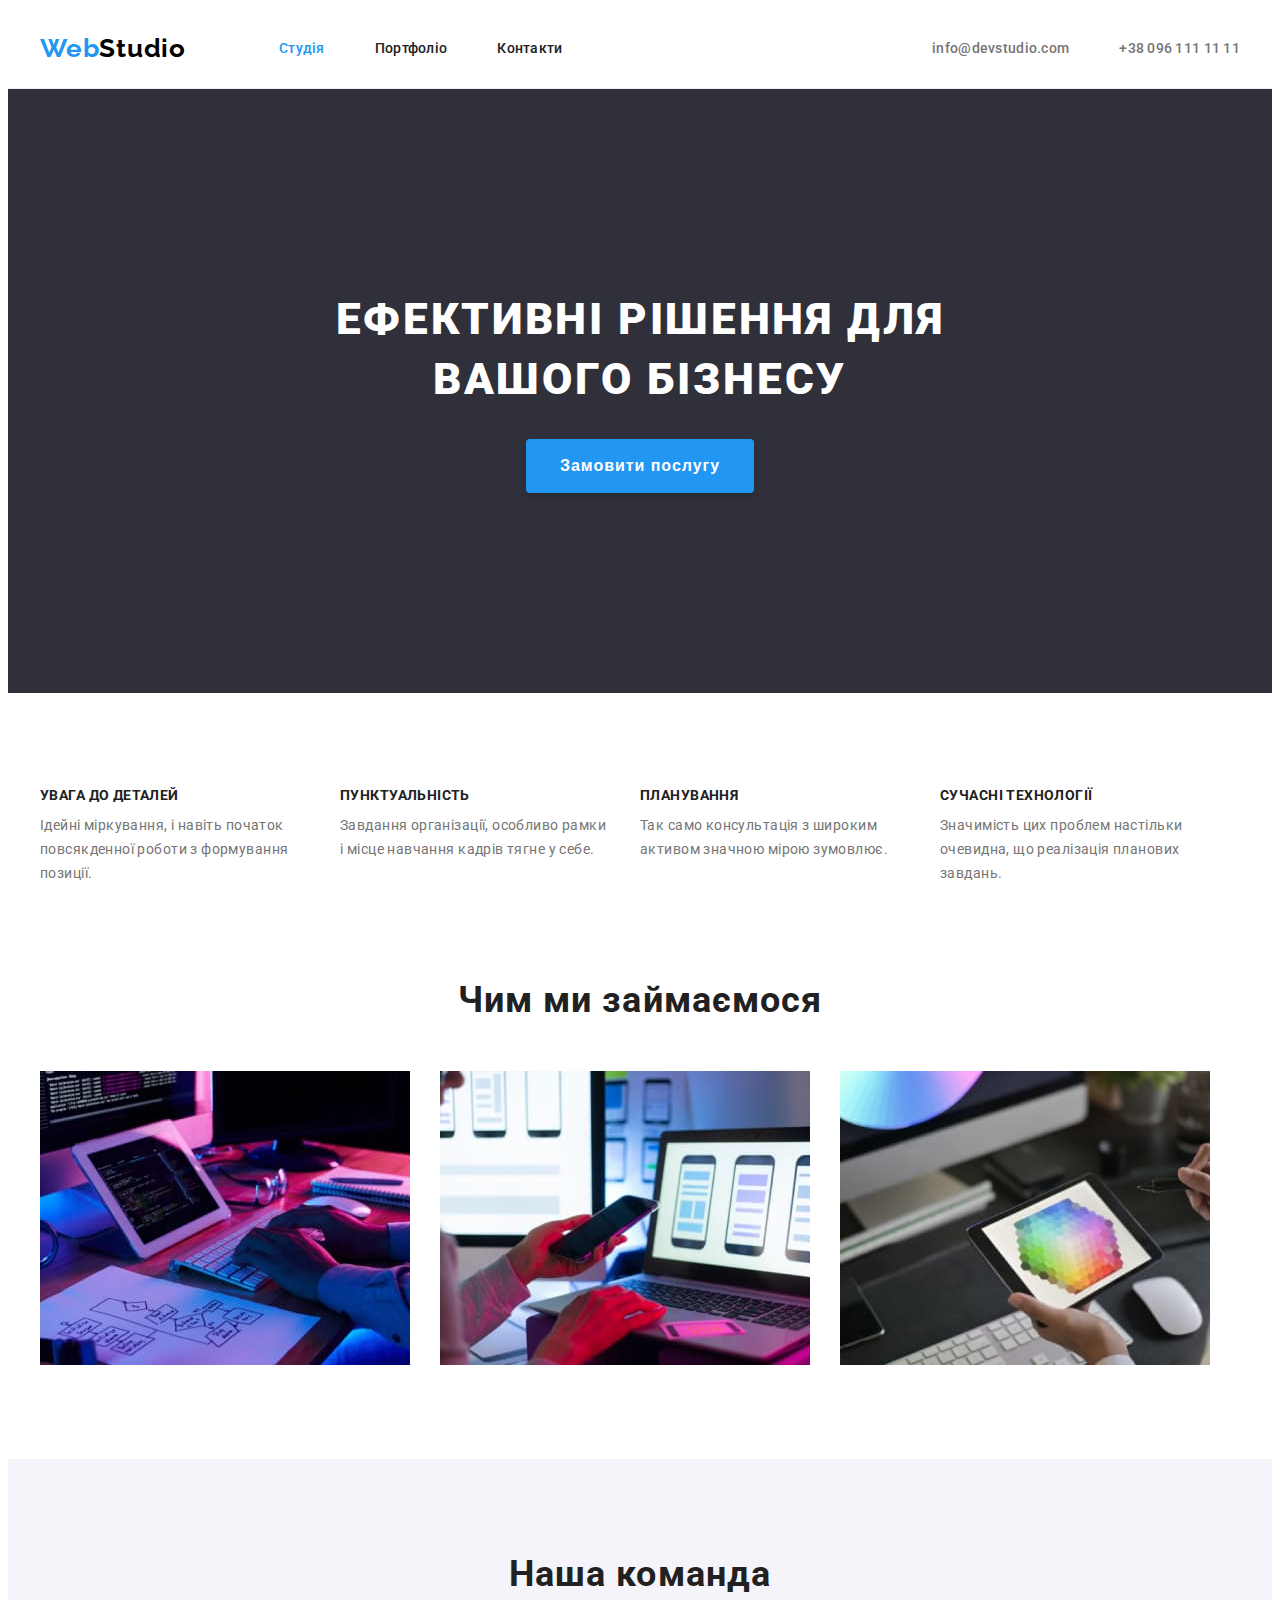
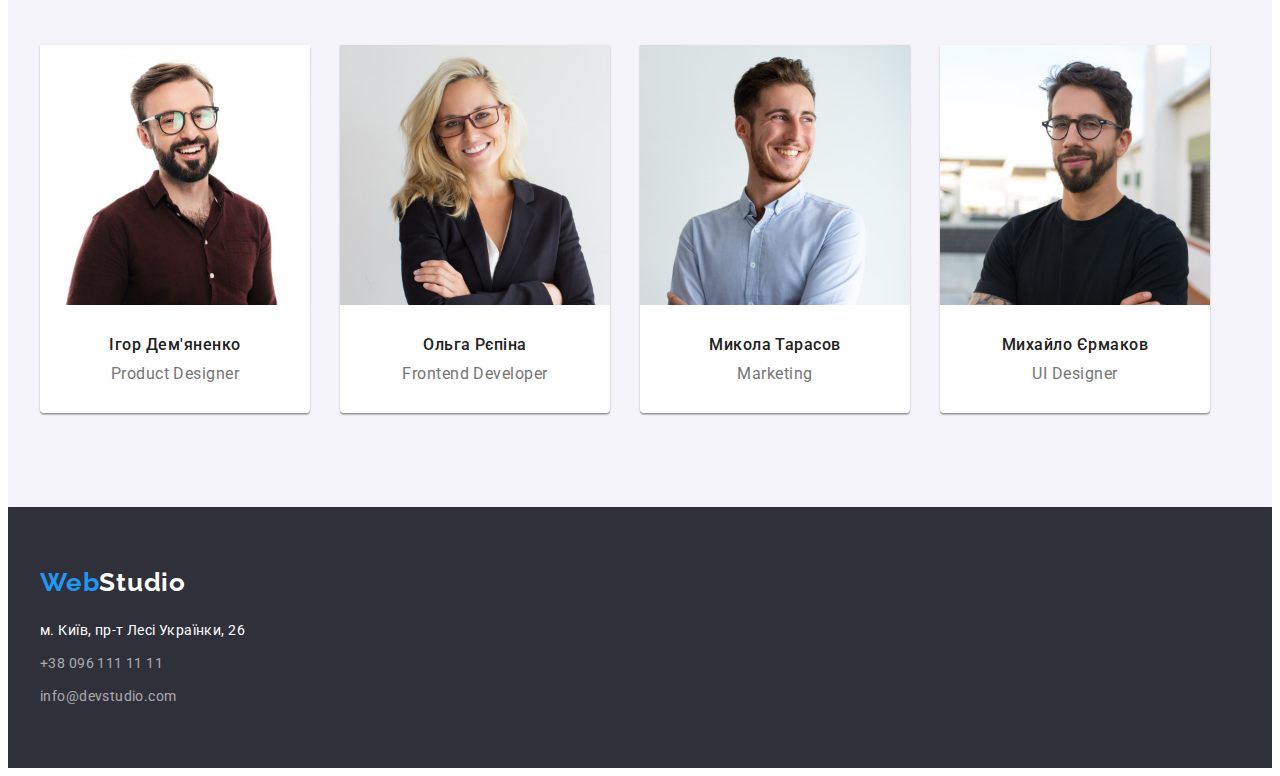
==== index.html @ 8c1fecbb "start hw-04" ====
<!DOCTYPE html>
<html lang="uk">
  <head>
    <meta charset="UTF-8" />
    <meta http-equiv="X-UA-Compatible" content="IE=edge" />
    <meta name="viewport" content="width=device-width, initial-scale=1.0" />

    <title>WebStudio</title>

    <link rel="preconnect" href="https://fonts.googleapis.com" />
    <link rel="preconnect" href="https://fonts.gstatic.com" crossorigin />
    <link
      href="https://fonts.googleapis.com/css2?family=Raleway:wght@700&family=Roboto:wght@400;500;700;900&display=swap"
      rel="stylesheet"
    />

    <link
      rel="stylesheet"
      href="https://cdnjs.cloudflare.com/ajax/libs/modern-normalize/1.1.0/modern-normalize.min.css"
      integrity="sha512-wpPYUAdjBVSE4KJnH1VR1HeZfpl1ub8YT/NKx4PuQ5NmX2tKuGu6U/JRp5y+Y8XG2tV+wKQpNHVUX03MfMFn9Q=="
      crossorigin="anonymous"
      referrerpolicy="no-referrer"
    />

    <link rel="stylesheet" href="./css/styles.css" />
  </head>
  <body>
    <header class="header">
      <div class="container">
        <div class="header-position">
          <a href="./index.html" class="logo link"
            ><span class="logo-accent">Web</span
            ><span class="logo-contrast">Studio</span></a
          >
          <nav>
            <ul class="nav-list list">
              <li class="nav-item">
                <a href="./index.html" class="nav-link link curent">Студія</a>
              </li>
              <li class="nav-item">
                <a href="./portfolio.html" class="nav-link link">Портфоліо</a>
              </li>
              <li class="nav-item">
                <a href="" class="nav-link link">Контакти</a>
              </li>
            </ul>
          </nav>
          <ul class="contact-list list">
            <li class="contact-item">
              <a href="mailto:info@devstudio.com" class="contact-link link"
                >info@devstudio.com</a
              >
            </li>
            <li class="contact-item">
              <a href="tel:+380961111111" class="contact-link link"
                >+38 096 111 11 11</a
              >
            </li>
          </ul>
        </div>
      </div>
    </header>
    <main>
      <section class="hero section">
        <div class="container">
          <h1 class="hero-title title">Ефективні рішення для вашого бізнесу</h1>
          <button type="button" class="hero-btn btn">Замовити послугу</button>
        </div>
      </section>
      <section class="benefits section">
        <div class="container">
          <h2 class="hidden-content">Наші переваги</h2>
          <ul class="benefits-list list">
            <li class="benefits-item">
              <h3 class="benefits-title title">Увага до деталей</h3>
              <p class="benefits-text text">
                Ідейні міркування, і навіть початок повсякденної роботи з
                формування позиції.
              </p>
            </li>
            <li class="benefits-item">
              <h3 class="benefits-title title">Пунктуальність</h3>
              <p class="benefits-text text">
                Завдання організації, особливо рамки і місце навчання кадрів
                тягне у себе.
              </p>
            </li>
            <li class="benefits-item">
              <h3 class="benefits-title title">Планування</h3>
              <p class="benefits-text text">
                Так само консультація з широким активом значною мірою зумовлює.
              </p>
            </li>
            <li class="benefits-item">
              <h3 class="benefits-title title">Сучасні технології</h3>
              <p class="benefits-text text">
                Значимість цих проблем настільки очевидна, що реалізація
                планових завдань.
              </p>
            </li>
          </ul>
        </div>
      </section>
      <section class="about section">
        <div class="container">
          <h2 class="about-title title">Чим ми займаємося</h2>
          <ul class="about-list list">
            <li class="about-item">
              <img
                src="./images/work-illustration-1.jpg"
                alt="зображення роботи webstudio"
                width="370"
                class="about-image"
              />
            </li>
            <li class="about-item">
              <img
                src="./images/work-illustration-2.jpg"
                alt="зображення роботи webstudio"
                width="370"
                class="about-image"
              />
            </li>
            <li class="about-item">
              <img
                src="./images/work-illustration-3.jpg"
                alt="зображення роботи webstudio"
                width="370"
                class="about-image"
              />
            </li>
          </ul>
        </div>
      </section>
      <section class="webteam section">
        <div class="container">
          <h2 class="webteam-title title">Наша команда</h2>
          <ul class="webteam-list list">
            <li class="webteam-item">
              <img
                src="./images/webstudio-team-1.jpg"
                alt="Ігор Дем'яненко Product Designer"
                width="270"
                class="webteam-photo"
              />
              <div class="webteam-caption">
                <h3 class="webteam-name title">Ігор Дем'яненко</h3>
                <p lang="en" class="webteam-position text">Product Designer</p>
              </div>
            </li>
            <li class="webteam-item">
              <img
                src="./images/webstudio-team-2.jpg"
                alt="Ольга Рєпіна Frontend Developer"
                width="270"
                class="webteam-photo"
              />
              <div class="webteam-caption">
                <h3 class="webteam-name title">Ольга Рєпіна</h3>
                <p lang="en" class="webteam-position text">
                  Frontend Developer
                </p>
              </div>
            </li>
            <li class="webteam-item">
              <img
                src="./images/webstudio-team-3.jpg"
                alt="Микола Тарасов Marketing"
                width="270"
                class="webteam-photo"
              />
              <div class="webteam-caption">
                <h3 class="webteam-name title">Микола Тарасов</h3>
                <p lang="en" class="webteam-position text">Marketing</p>
              </div>
            </li>
            <li class="webteam-item">
              <img
                src="./images/webstudio-team-4.jpg"
                alt="Михайло Єрмаков UI Designer"
                width="270"
                class="webteam-photo"
              />
              <div class="webteam-caption">
                <h3 class="webteam-name title">Михайло Єрмаков</h3>
                <p lang="en" class="webteam-position text">UI Designer</p>
              </div>
            </li>
          </ul>
        </div>
      </section>
    </main>
    <footer class="footer">
      <div class="container">
        <a href="./index.html" class="logo link"
          ><span class="logo-accent">Web</span
          ><span class="logo-contrast">Studio</span></a
        >
        <address class="address">
          <ul class="address-list list">
            <li class="address-item">
              <a
                href="https://goo.gl/maps/6D7LHVz2uF8r2GaW8"
                target="_blank"
                rel="noopener nofollow noreferrer"
                class="address-link link"
                >м. Київ, пр-т Лесі Українки, 26</a
              >
            </li>
            <li class="address-item">
              <a href="tel:+380961111111" class="cont-link link"
                >+38 096 111 11 11</a
              >
            </li>
            <li class="address-item">
              <a href="mailto:info@devstudio.com" class="cont-link link"
                >info@devstudio.com</a
              >
            </li>
          </ul>
        </address>
      </div>
    </footer>
  </body>
</html>
---- css/styles.css ----
:root {
  --bgc-main: #ffffff;
  --bgc-second: #f5f4fa;
  --bgc-hero: #2F303A;
  --text-color-main: #757575;
  --text-color-second: #212121;
  --text-color-hero: #ffffff;
  --accent-color: #2196F3;
  --hero-hover-color: #188CE8;
}

body {
  font-family: 'Roboto', sans-serif;
}

.section {
  padding-top: 94px;
  padding-bottom: 94px;
}

.container {
  padding-left: 15px;
  padding-right: 15px;
  margin-left: auto;
  margin-right: auto;

  width: 1200px;

  /* outline: tomato solid 2px; */
}

.list {
  margin-top: 0;
  padding-left: 0;

  list-style: none;
}

.title {
  margin-top: 0;
  color: var(--text-color-second);
}

.text {
  margin-top: 0;
  color: var(--text-color-main);
}

.link {
  text-decoration: none;
}

.hidden-content {
  position: absolute;
  width: 1px;
  height: 1px;
  margin: -1px;
  border: 0;
  padding: 0;
  white-space: nowrap;
  clip-path: inset(100%);
  clip: rect(0 0 0 0);
  overflow: hidden;
}

.btn {
  cursor: pointer;
}

.address {
  font-style: normal;
}


/* INDEX */
/* header */

.header {
  border-bottom: 1px solid #ececec;
}

.header-position {
  display: flex;
  align-items: center;
}

.logo {
  display: block;
  margin-right: 93px;

  font-family: 'Raleway';
  font-weight: 700;
  font-size: 26px;
  line-height: calc(31 / 26);
  letter-spacing: 0.03em;
}

.logo-accent {
  color: var(--accent-color);
}

.header .logo-contrast {
  color: #000000;
}

.nav-list {
  display: flex;

  margin-bottom: 0;
}

.nav-item + .nav-item {
  margin-left: 50px;
}

.nav-link {
  display: block;

  padding-top: 32px;
  padding-bottom: 32px;

  font-weight: 500;
  font-size: 14px;
  line-height: calc(16 / 14);
  letter-spacing: 0.02em;
  color: var(--text-color-second);
}

.contact-list {
  display: flex;

  margin-left: auto;
  margin-bottom: 0;
}

.contact-item + .contact-item {
  margin-left: 50px;
}

.contact-link {
  display: block;

  padding-top: 32px;
  padding-bottom: 32px;

  font-weight: 500;
  font-size: 14px;
  line-height: calc(16 / 14);
  letter-spacing: 0.02em;
  color: var(--text-color-main);
}

.nav-link:hover,
.nav-link:focus,
.contact-link:hover,
.contact-link:focus {
  color: var(--accent-color);
}

.curent {
  color: var(--accent-color);
}

/* hero */

.hero.section {
  padding-top: 200px;
  padding-bottom: 200px;

  background-color: var(--bgc-hero);

  text-align: center;
}

.hero-title {
  margin-bottom: 30px;
  margin-left: auto;
  margin-right: auto;
  max-width: 696px;

  font-weight: 900;
  font-size: 44px;
  line-height: calc(60 / 44);
  letter-spacing: 0.06em;
  text-transform: uppercase;
  color: var(--text-color-hero);
}

.hero-btn {
  padding-top: 10px;
  padding-right: 32px;
  padding-bottom: 10px;
  padding-left: 32px;
  min-width: 216px;

  background: var(--accent-color);
  box-shadow: 0px 4px 4px rgba(0, 0, 0, 0.15);
  border-radius: 4px;
  border-color: transparent;

  font-weight: 700;
  font-size: 16px;
  line-height: calc(30 / 16);
  letter-spacing: 0.06em;
  color: var(--text-color-hero);
}

.hero-btn:hover,
.hero-btn:focus {
  background: var(--hero-hover-color);
}

/* benefits */

.benefits-list {
  margin-bottom: 0;

  display: flex;
}

.benefits-item {
  flex-basis: 270px;
}

.benefits-item + .benefits-item {
  margin-left: 30px;
}

.benefits-title {
  margin-bottom: 10px;

  font-size: 14px;
  line-height: calc(16 / 14);
  letter-spacing: 0.03em;
  text-transform: uppercase;
}

.benefits-text {
  margin-bottom: 0;

  font-size: 14px;
  line-height: calc(24 / 14);
  letter-spacing: 0.03em;
}

/* about */

.about.section {
  padding-top: 0;
}

.about-title {
  margin-bottom: 50px;

  font-size: 36px;
  line-height: calc(42 / 36);
  text-align: center;
  letter-spacing: 0.03em;
}

.about-list {
  margin-bottom: 0;
  
  display: flex;
}

.about-item + .about-item {
  margin-left: 30px;
}

.about-image {
  display: block;
}

/* webteam */

.webteam {
  text-align: center;

  background-color: var(--bgc-second);
}

.webteam-title {
  margin-bottom: 50px;

  font-size: 36px;
  line-height: calc(42 / 36);
  letter-spacing: 0.03em;
}

.webteam-list {
  margin-bottom: 0;

  display: flex;
}

.webteam-item  {
  background-color: var(--bgc-main);

  box-shadow: 0px 1px 3px rgba(0, 0, 0, 0.12),
              0px 1px 1px rgba(0, 0, 0, 0.14),
              0px 2px 1px rgba(0, 0, 0, 0.2);
              /* border-radius: 0px 0px 4px 4px; */
              border-bottom-left-radius: 4px;
              border-bottom-right-radius: 4px;

}

.webteam-item + .webteam-item {
  margin-left: 30px;
}

.webteam-photo {
  display: block;
  max-width: 100%;
}

.webteam-caption {
  padding-top: 30px;
  padding-bottom: 30px;
}

.webteam-name {
  margin-bottom: 10px;

  font-weight: 500;
  font-size: 16px;
  line-height: calc(19 / 16);
  letter-spacing: 0.03em;
}

.webteam-position {
  margin-bottom: 0;

  font-size: 16px;
  line-height: calc(19 / 16);
  letter-spacing: 0.03em;
}

/* footer */

.footer {
  padding-top: 60px;
  padding-bottom: 60px;

  background-color: var(--bgc-hero);
}

.footer .logo {
  margin-bottom: 20px;
}

.footer .logo-contrast {
  color: var(--text-color-hero);
}

.address-list {
  margin-bottom: 0;
  font-size: 14px;
  line-height: calc(24 / 14);
  letter-spacing: 0.03em;
}

.footer .address-item + .address-item {
  margin-top: 9px;
}

.address-link {
  color: var(--text-color-hero);
}

.cont-link {
  color: rgba(255, 255, 255, .6);
}

.address-list .link:hover,
.address-list .link:focus {
  color: var(--accent-color);
}


/* PORTFOLIO */
/* filter */

.filter-btn-list {
  margin-bottom: 50px;

  display: flex;
  justify-content: center;
}

.filter-btn-item + .filter-btn-item{
  margin-left: 8px;
}

.filter-btn {
  padding-top: 6px;
  padding-right: 22px;
  padding-bottom: 6px;
  padding-left: 22px;

  border: 0;
  background-color: var(--bgc-second);
  color: #212121;
  border-radius: 4px;

  font-weight: 500;
  font-size: 16px;
  line-height: calc(26 / 16);
  letter-spacing: 0.03em;
}

.small-btn {
  padding-right: 25px;
  padding-left: 25px;
}

.filter-btn:hover,
.filter-btn:focus {
  background-color: var(--accent-color);
  color: var(--text-color-hero);
}

/* preview */

.preview-list {
  margin-bottom: 0;

  display: flex;
  flex-wrap: wrap;
  gap: 30px;
}

.preview-image{
  display: block;
  /* max-width: 100%;
  height: auto; */
}

.preview-caption {
  padding-top: 20px;
  padding-left: 24px;
  padding-bottom: 20px;
  padding-right: 24px;

  border-right: 1px solid #EEEEEE;
  border-bottom: 1px solid #EEEEEE;
  border-left: 1px solid #EEEEEE;
}

.preview-caption:hover, 
.preview-caption:focus {
  background-color: rgba(33, 150, 243, .3);
}

.preview-title {
  margin-bottom: 4px;

  font-size: 18px;
  line-height: calc(36 / 18);
  letter-spacing: 0.06em;
}

.preview-category{
  margin-bottom: 0;

  font-size: 16px;
  line-height: calc(30 / 16);
  letter-spacing: 0.03em;
}
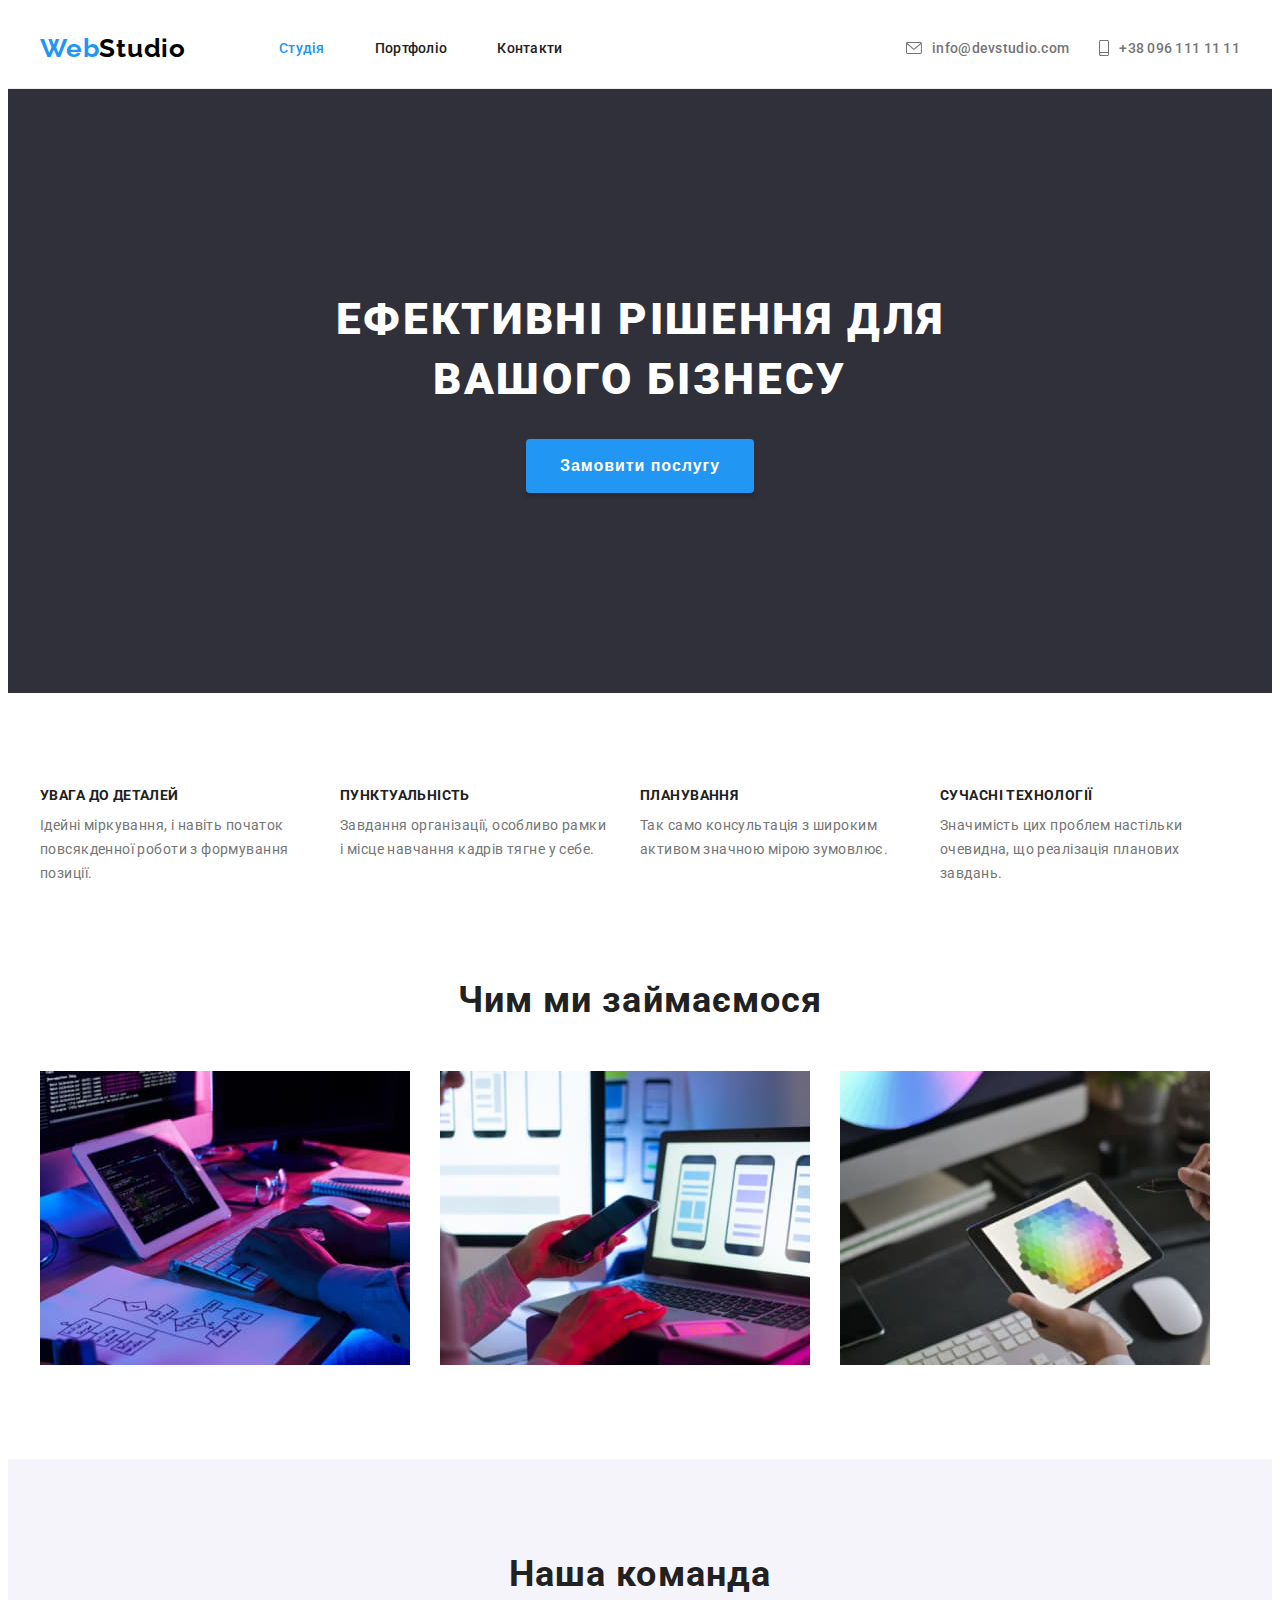
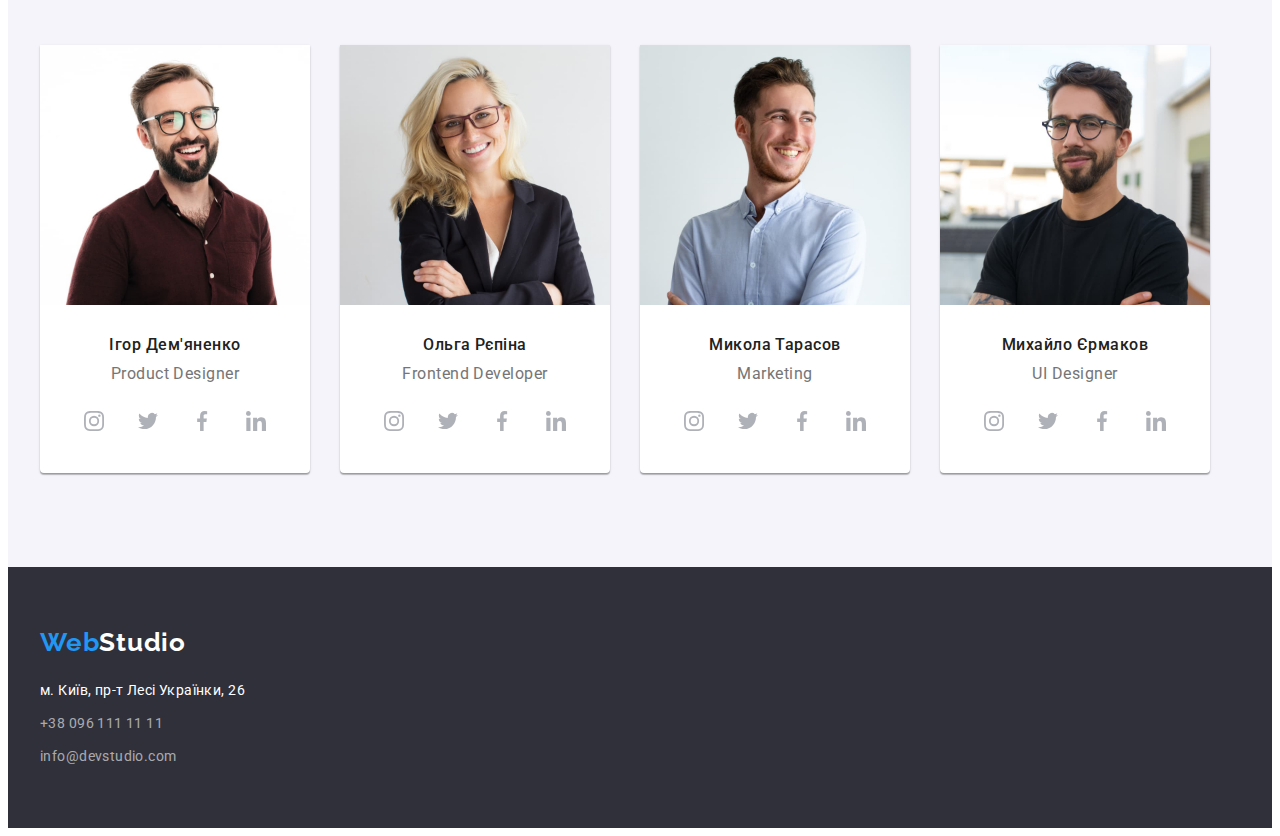
==== commit 144a25cf: "add svg in header and webteam" ====
--- a/index.html
+++ b/index.html
@@ -11,16 +11,14 @@
     <link rel="preconnect" href="https://fonts.gstatic.com" crossorigin />
     <link
       href="https://fonts.googleapis.com/css2?family=Raleway:wght@700&family=Roboto:wght@400;500;700;900&display=swap"
-      rel="stylesheet"
-    />
+      rel="stylesheet" />
 
     <link
       rel="stylesheet"
       href="https://cdnjs.cloudflare.com/ajax/libs/modern-normalize/1.1.0/modern-normalize.min.css"
       integrity="sha512-wpPYUAdjBVSE4KJnH1VR1HeZfpl1ub8YT/NKx4PuQ5NmX2tKuGu6U/JRp5y+Y8XG2tV+wKQpNHVUX03MfMFn9Q=="
       crossorigin="anonymous"
-      referrerpolicy="no-referrer"
-    />
+      referrerpolicy="no-referrer" />
 
     <link rel="stylesheet" href="./css/styles.css" />
   </head>
@@ -29,8 +27,7 @@
       <div class="container">
         <div class="header-position">
           <a href="./index.html" class="logo link"
-            ><span class="logo-accent">Web</span
-            ><span class="logo-contrast">Studio</span></a
+            ><span class="logo-accent">Web</span><span class="logo-contrast">Studio</span></a
           >
           <nav>
             <ul class="nav-list list">
@@ -45,16 +42,23 @@
               </li>
             </ul>
           </nav>
+
           <ul class="contact-list list">
             <li class="contact-item">
-              <a href="mailto:info@devstudio.com" class="contact-link link"
-                >info@devstudio.com</a
+              <a href="mailto:info@devstudio.com" class="contact-link link">
+                <svg class="contact-icon" width="16" height="12">
+                  <use href="./images/icons.svg#icon-envelope"></use>
+                </svg>
+                info@devstudio.com</a
               >
             </li>
             <li class="contact-item">
-              <a href="tel:+380961111111" class="contact-link link"
-                >+38 096 111 11 11</a
-              >
+              <a href="tel:+380961111111" class="contact-link link">
+                <svg class="contact-icon" width="10" height="16">
+                  <use href="./images/icons.svg#icon-smartphone"></use>
+                </svg>
+                +38 096 111 11 11
+              </a>
             </li>
           </ul>
         </div>
@@ -74,28 +78,23 @@
             <li class="benefits-item">
               <h3 class="benefits-title title">Увага до деталей</h3>
               <p class="benefits-text text">
-                Ідейні міркування, і навіть початок повсякденної роботи з
-                формування позиції.
+                Ідейні міркування, і навіть початок повсякденної роботи з формування позиції.
               </p>
             </li>
             <li class="benefits-item">
               <h3 class="benefits-title title">Пунктуальність</h3>
               <p class="benefits-text text">
-                Завдання організації, особливо рамки і місце навчання кадрів
-                тягне у себе.
+                Завдання організації, особливо рамки і місце навчання кадрів тягне у себе.
               </p>
             </li>
             <li class="benefits-item">
               <h3 class="benefits-title title">Планування</h3>
-              <p class="benefits-text text">
-                Так само консультація з широким активом значною мірою зумовлює.
-              </p>
+              <p class="benefits-text text">Так само консультація з широким активом значною мірою зумовлює.</p>
             </li>
             <li class="benefits-item">
               <h3 class="benefits-title title">Сучасні технології</h3>
               <p class="benefits-text text">
-                Значимість цих проблем настільки очевидна, що реалізація
-                планових завдань.
+                Значимість цих проблем настільки очевидна, що реалізація планових завдань.
               </p>
             </li>
           </ul>
@@ -110,24 +109,21 @@
                 src="./images/work-illustration-1.jpg"
                 alt="зображення роботи webstudio"
                 width="370"
-                class="about-image"
-              />
+                class="about-image" />
             </li>
             <li class="about-item">
               <img
                 src="./images/work-illustration-2.jpg"
                 alt="зображення роботи webstudio"
                 width="370"
-                class="about-image"
-              />
+                class="about-image" />
             </li>
             <li class="about-item">
               <img
                 src="./images/work-illustration-3.jpg"
                 alt="зображення роботи webstudio"
                 width="370"
-                class="about-image"
-              />
+                class="about-image" />
             </li>
           </ul>
         </div>
@@ -141,11 +137,32 @@
                 src="./images/webstudio-team-1.jpg"
                 alt="Ігор Дем'яненко Product Designer"
                 width="270"
-                class="webteam-photo"
-              />
+                class="webteam-photo" />
               <div class="webteam-caption">
                 <h3 class="webteam-name title">Ігор Дем'яненко</h3>
                 <p lang="en" class="webteam-position text">Product Designer</p>
+                <div class="webteam-social">
+                  <a href="" class="webteam-social-link link">
+                    <svg class="webteam-social-icon" width="20" height="20">
+                      <use href="./images/icons.svg#icon-instagram"></use>
+                    </svg>
+                  </a>
+                  <a href="" class="webteam-social-link link">
+                    <svg class="webteam-social-icon" width="20" height="20">
+                      <use href="./images/icons.svg#icon-twitter"></use>
+                    </svg>
+                  </a>
+                  <a href="" class="webteam-social-link link">
+                    <svg class="webteam-social-icon" width="20" height="20">
+                      <use href="./images/icons.svg#icon-facebook"></use>
+                    </svg>
+                  </a>
+                  <a href="" class="webteam-social-link link">
+                    <svg class="webteam-social-icon" width="20" height="20">
+                      <use href="./images/icons.svg#icon-linkedin"></use>
+                    </svg>
+                  </a>
+                </div>
               </div>
             </li>
             <li class="webteam-item">
@@ -153,13 +170,32 @@
                 src="./images/webstudio-team-2.jpg"
                 alt="Ольга Рєпіна Frontend Developer"
                 width="270"
-                class="webteam-photo"
-              />
+                class="webteam-photo" />
               <div class="webteam-caption">
                 <h3 class="webteam-name title">Ольга Рєпіна</h3>
-                <p lang="en" class="webteam-position text">
-                  Frontend Developer
-                </p>
+                <p lang="en" class="webteam-position text">Frontend Developer</p>
+                <div class="webteam-social">
+                  <a href="" class="webteam-social-link link">
+                    <svg class="webteam-social-icon" width="20" height="20">
+                      <use href="./images/icons.svg#icon-instagram"></use>
+                    </svg>
+                  </a>
+                  <a href="" class="webteam-social-link link">
+                    <svg class="webteam-social-icon" width="20" height="20">
+                      <use href="./images/icons.svg#icon-twitter"></use>
+                    </svg>
+                  </a>
+                  <a href="" class="webteam-social-link link">
+                    <svg class="webteam-social-icon" width="20" height="20">
+                      <use href="./images/icons.svg#icon-facebook"></use>
+                    </svg>
+                  </a>
+                  <a href="" class="webteam-social-link link">
+                    <svg class="webteam-social-icon" width="20" height="20">
+                      <use href="./images/icons.svg#icon-linkedin"></use>
+                    </svg>
+                  </a>
+                </div>
               </div>
             </li>
             <li class="webteam-item">
@@ -167,11 +203,32 @@
                 src="./images/webstudio-team-3.jpg"
                 alt="Микола Тарасов Marketing"
                 width="270"
-                class="webteam-photo"
-              />
+                class="webteam-photo" />
               <div class="webteam-caption">
                 <h3 class="webteam-name title">Микола Тарасов</h3>
                 <p lang="en" class="webteam-position text">Marketing</p>
+                <div class="webteam-social">
+                  <a href="" class="webteam-social-link link">
+                    <svg class="webteam-social-icon" width="20" height="20">
+                      <use href="./images/icons.svg#icon-instagram"></use>
+                    </svg>
+                  </a>
+                  <a href="" class="webteam-social-link link">
+                    <svg class="webteam-social-icon" width="20" height="20">
+                      <use href="./images/icons.svg#icon-twitter"></use>
+                    </svg>
+                  </a>
+                  <a href="" class="webteam-social-link link">
+                    <svg class="webteam-social-icon" width="20" height="20">
+                      <use href="./images/icons.svg#icon-facebook"></use>
+                    </svg>
+                  </a>
+                  <a href="" class="webteam-social-link link">
+                    <svg class="webteam-social-icon" width="20" height="20">
+                      <use href="./images/icons.svg#icon-linkedin"></use>
+                    </svg>
+                  </a>
+                </div>
               </div>
             </li>
             <li class="webteam-item">
@@ -179,11 +236,32 @@
                 src="./images/webstudio-team-4.jpg"
                 alt="Михайло Єрмаков UI Designer"
                 width="270"
-                class="webteam-photo"
-              />
+                class="webteam-photo" />
               <div class="webteam-caption">
                 <h3 class="webteam-name title">Михайло Єрмаков</h3>
                 <p lang="en" class="webteam-position text">UI Designer</p>
+                <div class="webteam-social">
+                  <a href="" class="webteam-social-link link">
+                    <svg class="webteam-social-icon" width="20" height="20">
+                      <use href="./images/icons.svg#icon-instagram"></use>
+                    </svg>
+                  </a>
+                  <a href="" class="webteam-social-link link">
+                    <svg class="webteam-social-icon" width="20" height="20">
+                      <use href="./images/icons.svg#icon-twitter"></use>
+                    </svg>
+                  </a>
+                  <a href="" class="webteam-social-link link">
+                    <svg class="webteam-social-icon" width="20" height="20">
+                      <use href="./images/icons.svg#icon-facebook"></use>
+                    </svg>
+                  </a>
+                  <a href="" class="webteam-social-link link">
+                    <svg class="webteam-social-icon" width="20" height="20">
+                      <use href="./images/icons.svg#icon-linkedin"></use>
+                    </svg>
+                  </a>
+                </div>
               </div>
             </li>
           </ul>
@@ -193,8 +271,7 @@
     <footer class="footer">
       <div class="container">
         <a href="./index.html" class="logo link"
-          ><span class="logo-accent">Web</span
-          ><span class="logo-contrast">Studio</span></a
+          ><span class="logo-accent">Web</span><span class="logo-contrast">Studio</span></a
         >
         <address class="address">
           <ul class="address-list list">
@@ -208,14 +285,10 @@
               >
             </li>
             <li class="address-item">
-              <a href="tel:+380961111111" class="cont-link link"
-                >+38 096 111 11 11</a
-              >
+              <a href="tel:+380961111111" class="cont-link link">+38 096 111 11 11</a>
             </li>
             <li class="address-item">
-              <a href="mailto:info@devstudio.com" class="cont-link link"
-                >info@devstudio.com</a
-              >
+              <a href="mailto:info@devstudio.com" class="cont-link link">info@devstudio.com</a>
             </li>
           </ul>
         </address>
--- a/css/styles.css
+++ b/css/styles.css
@@ -134,11 +134,18 @@
 }
 
 .contact-item + .contact-item {
-  margin-left: 50px;
+  margin-left: 30px;
+}
+
+.contact-icon {
+  fill: currentColor;
+  align-self: center;
+
+  margin-right: 10px;
 }
 
 .contact-link {
-  display: block;
+  display: flex;
 
   padding-top: 32px;
   padding-bottom: 32px;
@@ -330,11 +337,42 @@
 }
 
 .webteam-position {
-  margin-bottom: 0;
+  margin-bottom: 16px;
 
   font-size: 16px;
   line-height: calc(19 / 16);
   letter-spacing: 0.03em;
+}
+
+.webteam-social {
+  display: flex;
+  justify-content: center;
+}
+
+.webteam-social-link + .webteam-social-link {
+  margin-left: 10px;
+}
+
+.webteam-social-link {
+  width: 44px;
+  height: 44px;
+
+  border-radius: 50%;
+
+  color: #afb1b8;
+}
+
+.webteam-social-link:hover,
+.webteam-social-link:focus {
+  background-color: var(--accent-color);
+  color: var(--text-color-hero);
+}
+
+.webteam-social-icon {
+  display: block;
+  margin: 12px;
+
+  fill: currentColor;
 }
 
 /* footer */
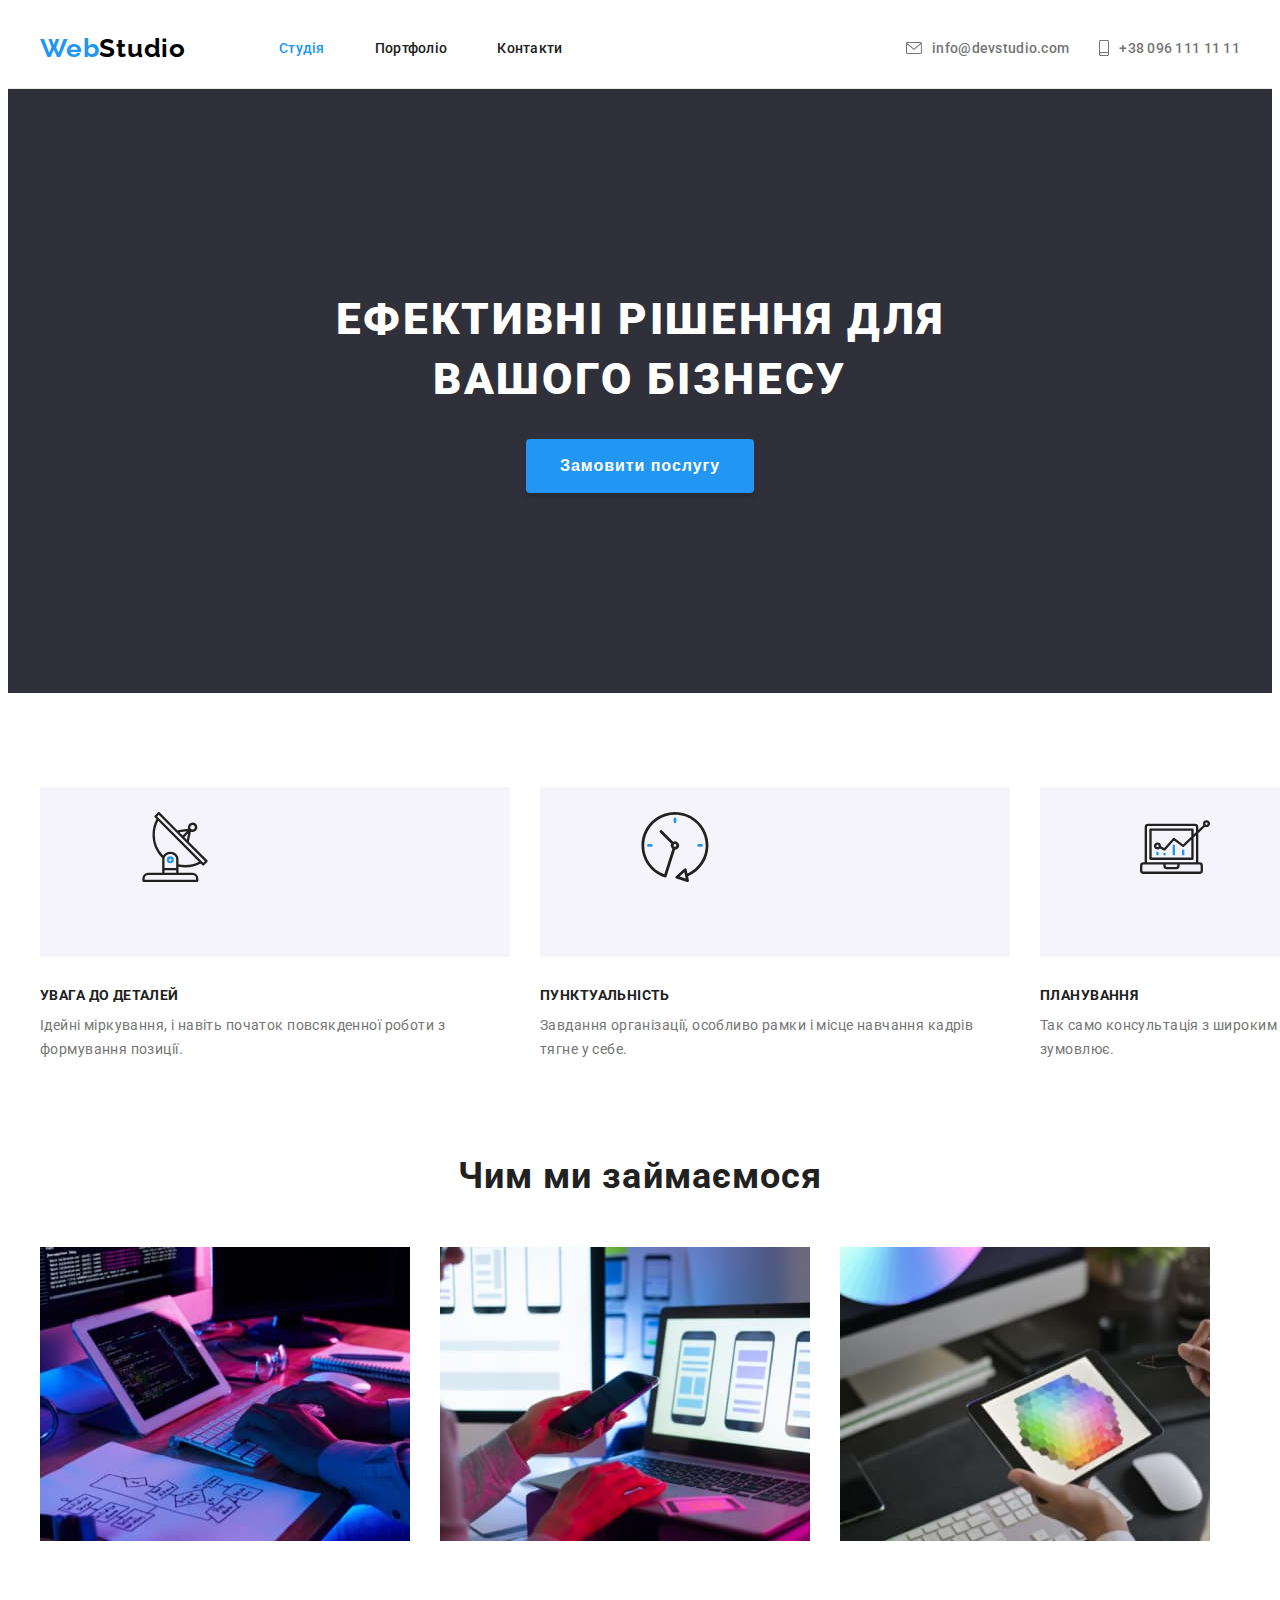
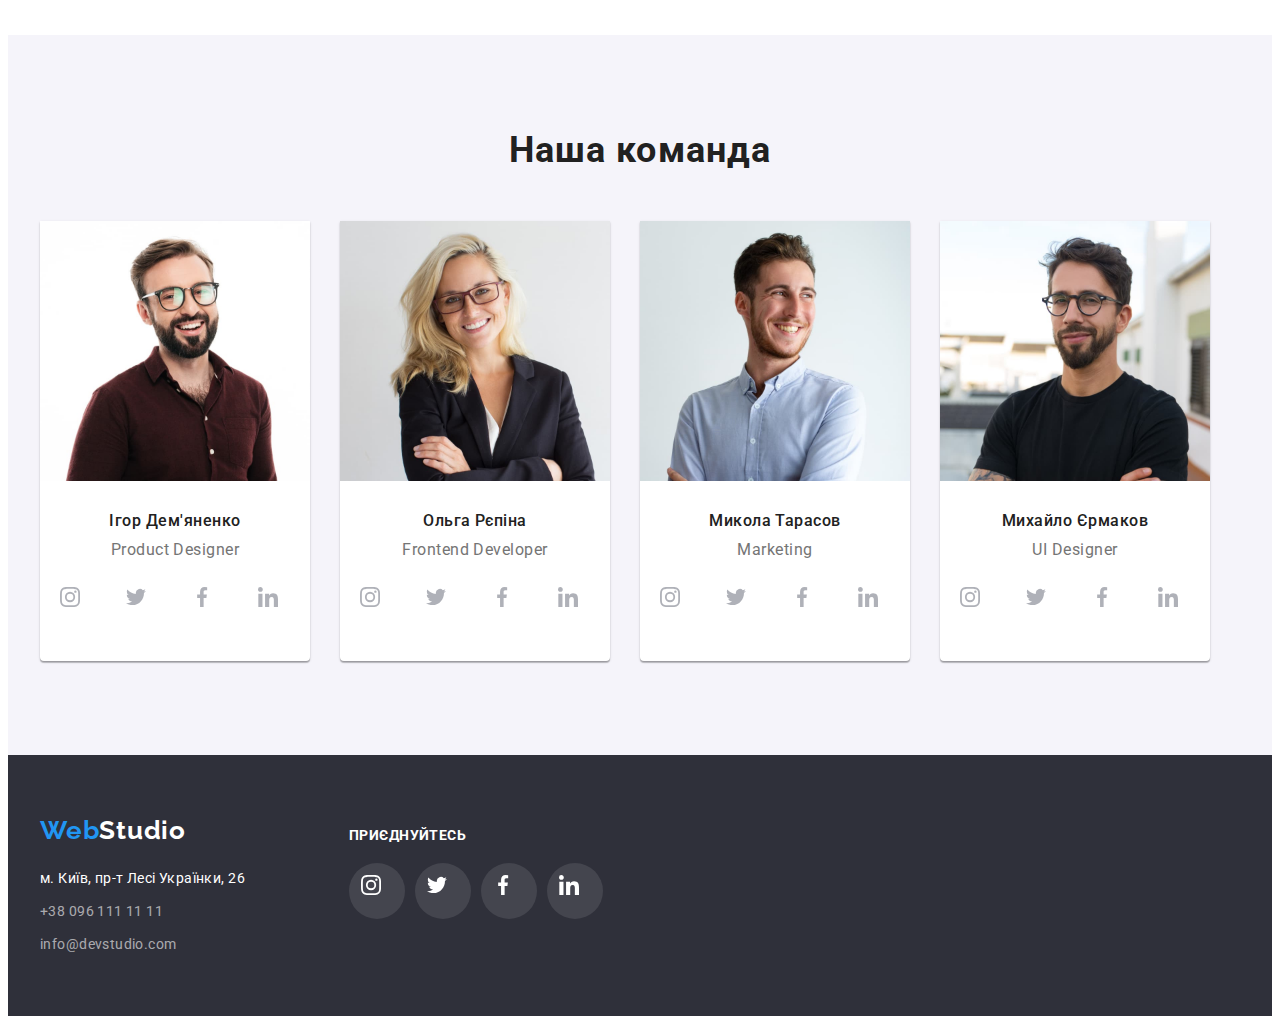
==== commit ce42d4a9: "first part icons" ====
--- a/index.html
+++ b/index.html
@@ -76,22 +76,42 @@
           <h2 class="hidden-content">Наші переваги</h2>
           <ul class="benefits-list list">
             <li class="benefits-item">
+              <div class="benefits-inner">
+                <svg class="benefits-icon" width="70" height="70">
+                  <use href="./images/icons.svg#icon-antenna"></use>
+                </svg>
+              </div>
               <h3 class="benefits-title title">Увага до деталей</h3>
               <p class="benefits-text text">
                 Ідейні міркування, і навіть початок повсякденної роботи з формування позиції.
               </p>
             </li>
             <li class="benefits-item">
+              <div class="benefits-inner">
+                <svg class="benefits-icon" width="70" height="70">
+                  <use href="./images/icons.svg#icon-clock"></use>
+                </svg>
+              </div>
               <h3 class="benefits-title title">Пунктуальність</h3>
               <p class="benefits-text text">
                 Завдання організації, особливо рамки і місце навчання кадрів тягне у себе.
               </p>
             </li>
             <li class="benefits-item">
+              <div class="benefits-inner">
+                <svg class="benefits-icon" width="70" height="70">
+                  <use href="./images/icons.svg#icon-diagram"></use>
+                </svg>
+              </div>
               <h3 class="benefits-title title">Планування</h3>
               <p class="benefits-text text">Так само консультація з широким активом значною мірою зумовлює.</p>
             </li>
             <li class="benefits-item">
+              <div class="benefits-inner">
+                <svg class="benefits-icon" width="70" height="70">
+                  <use href="./images/icons.svg#icon-astronaut"></use>
+                </svg>
+              </div>
               <h3 class="benefits-title title">Сучасні технології</h3>
               <p class="benefits-text text">
                 Значимість цих проблем настільки очевидна, що реалізація планових завдань.
@@ -141,28 +161,34 @@
               <div class="webteam-caption">
                 <h3 class="webteam-name title">Ігор Дем'яненко</h3>
                 <p lang="en" class="webteam-position text">Product Designer</p>
-                <div class="webteam-social">
-                  <a href="" class="webteam-social-link link">
-                    <svg class="webteam-social-icon" width="20" height="20">
-                      <use href="./images/icons.svg#icon-instagram"></use>
-                    </svg>
-                  </a>
-                  <a href="" class="webteam-social-link link">
-                    <svg class="webteam-social-icon" width="20" height="20">
-                      <use href="./images/icons.svg#icon-twitter"></use>
-                    </svg>
-                  </a>
-                  <a href="" class="webteam-social-link link">
-                    <svg class="webteam-social-icon" width="20" height="20">
-                      <use href="./images/icons.svg#icon-facebook"></use>
-                    </svg>
-                  </a>
-                  <a href="" class="webteam-social-link link">
-                    <svg class="webteam-social-icon" width="20" height="20">
-                      <use href="./images/icons.svg#icon-linkedin"></use>
-                    </svg>
-                  </a>
-                </div>
+                <ul class="webteam-social-list list">
+                  <li>
+                    <a href="" class="webteam-social-link link">
+                      <svg class="footer-social-icon" width="20" height="20">
+                        <use href="./images/icons.svg#icon-instagram"></use>
+                      </svg>
+                    </a>
+                  </li>
+                  <li>
+                    <a href="" class="webteam-social-link link">
+                      <svg class="footer-social-icon" width="20" height="20">
+                        <use href="./images/icons.svg#icon-twitter"></use>
+                      </svg>
+                    </a>
+                  </li>
+                  <li>
+                    <a href="" class="webteam-social-link link"
+                      ><svg class="footer-social-icon" width="20" height="20">
+                        <use href="./images/icons.svg#icon-facebook"></use></svg
+                    ></a>
+                  </li>
+                  <li>
+                    <a href="" class="webteam-social-link link"
+                      ><svg class="footer-social-icon" width="20" height="20">
+                        <use href="./images/icons.svg#icon-linkedin"></use></svg
+                    ></a>
+                  </li>
+                </ul>
               </div>
             </li>
             <li class="webteam-item">
@@ -174,28 +200,34 @@
               <div class="webteam-caption">
                 <h3 class="webteam-name title">Ольга Рєпіна</h3>
                 <p lang="en" class="webteam-position text">Frontend Developer</p>
-                <div class="webteam-social">
-                  <a href="" class="webteam-social-link link">
-                    <svg class="webteam-social-icon" width="20" height="20">
-                      <use href="./images/icons.svg#icon-instagram"></use>
-                    </svg>
-                  </a>
-                  <a href="" class="webteam-social-link link">
-                    <svg class="webteam-social-icon" width="20" height="20">
-                      <use href="./images/icons.svg#icon-twitter"></use>
-                    </svg>
-                  </a>
-                  <a href="" class="webteam-social-link link">
-                    <svg class="webteam-social-icon" width="20" height="20">
-                      <use href="./images/icons.svg#icon-facebook"></use>
-                    </svg>
-                  </a>
-                  <a href="" class="webteam-social-link link">
-                    <svg class="webteam-social-icon" width="20" height="20">
-                      <use href="./images/icons.svg#icon-linkedin"></use>
-                    </svg>
-                  </a>
-                </div>
+                <ul class="webteam-social-list list">
+                  <li>
+                    <a href="" class="webteam-social-link link">
+                      <svg class="footer-social-icon" width="20" height="20">
+                        <use href="./images/icons.svg#icon-instagram"></use>
+                      </svg>
+                    </a>
+                  </li>
+                  <li>
+                    <a href="" class="webteam-social-link link">
+                      <svg class="footer-social-icon" width="20" height="20">
+                        <use href="./images/icons.svg#icon-twitter"></use>
+                      </svg>
+                    </a>
+                  </li>
+                  <li>
+                    <a href="" class="webteam-social-link link"
+                      ><svg class="footer-social-icon" width="20" height="20">
+                        <use href="./images/icons.svg#icon-facebook"></use></svg
+                    ></a>
+                  </li>
+                  <li>
+                    <a href="" class="webteam-social-link link"
+                      ><svg class="footer-social-icon" width="20" height="20">
+                        <use href="./images/icons.svg#icon-linkedin"></use></svg
+                    ></a>
+                  </li>
+                </ul>
               </div>
             </li>
             <li class="webteam-item">
@@ -207,28 +239,34 @@
               <div class="webteam-caption">
                 <h3 class="webteam-name title">Микола Тарасов</h3>
                 <p lang="en" class="webteam-position text">Marketing</p>
-                <div class="webteam-social">
-                  <a href="" class="webteam-social-link link">
-                    <svg class="webteam-social-icon" width="20" height="20">
-                      <use href="./images/icons.svg#icon-instagram"></use>
-                    </svg>
-                  </a>
-                  <a href="" class="webteam-social-link link">
-                    <svg class="webteam-social-icon" width="20" height="20">
-                      <use href="./images/icons.svg#icon-twitter"></use>
-                    </svg>
-                  </a>
-                  <a href="" class="webteam-social-link link">
-                    <svg class="webteam-social-icon" width="20" height="20">
-                      <use href="./images/icons.svg#icon-facebook"></use>
-                    </svg>
-                  </a>
-                  <a href="" class="webteam-social-link link">
-                    <svg class="webteam-social-icon" width="20" height="20">
-                      <use href="./images/icons.svg#icon-linkedin"></use>
-                    </svg>
-                  </a>
-                </div>
+                <ul class="webteam-social-list list">
+                  <li>
+                    <a href="" class="webteam-social-link link">
+                      <svg class="footer-social-icon" width="20" height="20">
+                        <use href="./images/icons.svg#icon-instagram"></use>
+                      </svg>
+                    </a>
+                  </li>
+                  <li>
+                    <a href="" class="webteam-social-link link">
+                      <svg class="footer-social-icon" width="20" height="20">
+                        <use href="./images/icons.svg#icon-twitter"></use>
+                      </svg>
+                    </a>
+                  </li>
+                  <li>
+                    <a href="" class="webteam-social-link link"
+                      ><svg class="footer-social-icon" width="20" height="20">
+                        <use href="./images/icons.svg#icon-facebook"></use></svg
+                    ></a>
+                  </li>
+                  <li>
+                    <a href="" class="webteam-social-link link"
+                      ><svg class="footer-social-icon" width="20" height="20">
+                        <use href="./images/icons.svg#icon-linkedin"></use></svg
+                    ></a>
+                  </li>
+                </ul>
               </div>
             </li>
             <li class="webteam-item">
@@ -240,28 +278,34 @@
               <div class="webteam-caption">
                 <h3 class="webteam-name title">Михайло Єрмаков</h3>
                 <p lang="en" class="webteam-position text">UI Designer</p>
-                <div class="webteam-social">
-                  <a href="" class="webteam-social-link link">
-                    <svg class="webteam-social-icon" width="20" height="20">
-                      <use href="./images/icons.svg#icon-instagram"></use>
-                    </svg>
-                  </a>
-                  <a href="" class="webteam-social-link link">
-                    <svg class="webteam-social-icon" width="20" height="20">
-                      <use href="./images/icons.svg#icon-twitter"></use>
-                    </svg>
-                  </a>
-                  <a href="" class="webteam-social-link link">
-                    <svg class="webteam-social-icon" width="20" height="20">
-                      <use href="./images/icons.svg#icon-facebook"></use>
-                    </svg>
-                  </a>
-                  <a href="" class="webteam-social-link link">
-                    <svg class="webteam-social-icon" width="20" height="20">
-                      <use href="./images/icons.svg#icon-linkedin"></use>
-                    </svg>
-                  </a>
-                </div>
+                <ul class="webteam-social-list list">
+                  <li>
+                    <a href="" class="webteam-social-link link">
+                      <svg class="footer-social-icon" width="20" height="20">
+                        <use href="./images/icons.svg#icon-instagram"></use>
+                      </svg>
+                    </a>
+                  </li>
+                  <li>
+                    <a href="" class="webteam-social-link link">
+                      <svg class="footer-social-icon" width="20" height="20">
+                        <use href="./images/icons.svg#icon-twitter"></use>
+                      </svg>
+                    </a>
+                  </li>
+                  <li>
+                    <a href="" class="webteam-social-link link"
+                      ><svg class="footer-social-icon" width="20" height="20">
+                        <use href="./images/icons.svg#icon-facebook"></use></svg
+                    ></a>
+                  </li>
+                  <li>
+                    <a href="" class="webteam-social-link link"
+                      ><svg class="footer-social-icon" width="20" height="20">
+                        <use href="./images/icons.svg#icon-linkedin"></use></svg
+                    ></a>
+                  </li>
+                </ul>
               </div>
             </li>
           </ul>
@@ -270,28 +314,63 @@
     </main>
     <footer class="footer">
       <div class="container">
-        <a href="./index.html" class="logo link"
-          ><span class="logo-accent">Web</span><span class="logo-contrast">Studio</span></a
-        >
-        <address class="address">
-          <ul class="address-list list">
-            <li class="address-item">
-              <a
-                href="https://goo.gl/maps/6D7LHVz2uF8r2GaW8"
-                target="_blank"
-                rel="noopener nofollow noreferrer"
-                class="address-link link"
-                >м. Київ, пр-т Лесі Українки, 26</a
-              >
-            </li>
-            <li class="address-item">
-              <a href="tel:+380961111111" class="cont-link link">+38 096 111 11 11</a>
-            </li>
-            <li class="address-item">
-              <a href="mailto:info@devstudio.com" class="cont-link link">info@devstudio.com</a>
-            </li>
-          </ul>
-        </address>
+        <div class="footer-pos">
+          <div class="footer-address-container">
+            <a href="./index.html" class="logo link"
+              ><span class="logo-accent">Web</span><span class="logo-contrast">Studio</span></a
+            >
+            <address class="address">
+              <ul class="address-list list">
+                <li class="address-item">
+                  <a
+                    href="https://goo.gl/maps/6D7LHVz2uF8r2GaW8"
+                    target="_blank"
+                    rel="noopener nofollow noreferrer"
+                    class="address-link link"
+                    >м. Київ, пр-т Лесі Українки, 26</a
+                  >
+                </li>
+                <li class="address-item">
+                  <a href="tel:+380961111111" class="cont-link link">+38 096 111 11 11</a>
+                </li>
+                <li class="address-item">
+                  <a href="mailto:info@devstudio.com" class="cont-link link">info@devstudio.com</a>
+                </li>
+              </ul>
+            </address>
+          </div>
+          <div class="footer-social-container">
+            <p class="footer-social-text">Приєднуйтесь</p>
+            <ul class="footer-social-list list">
+              <li>
+                <a href="" class="footer-social-link link">
+                  <svg class="footer-social-icon" width="20" height="20">
+                    <use href="./images/icons.svg#icon-instagram"></use>
+                  </svg>
+                </a>
+              </li>
+              <li>
+                <a href="" class="footer-social-link link">
+                  <svg class="footer-social-icon" width="20" height="20">
+                    <use href="./images/icons.svg#icon-twitter"></use>
+                  </svg>
+                </a>
+              </li>
+              <li>
+                <a href="" class="footer-social-link link"
+                  ><svg class="footer-social-icon" width="20" height="20">
+                    <use href="./images/icons.svg#icon-facebook"></use></svg
+                ></a>
+              </li>
+              <li>
+                <a href="" class="footer-social-link link"
+                  ><svg class="footer-social-icon" width="20" height="20">
+                    <use href="./images/icons.svg#icon-linkedin"></use></svg
+                ></a>
+              </li>
+            </ul>
+          </div>
+        </div>
       </div>
     </footer>
   </body>
--- a/css/styles.css
+++ b/css/styles.css
@@ -233,6 +233,15 @@
   margin-left: 30px;
 }
 
+.benefits-inner {
+  width: 270px;
+  height: 120px;
+  margin-bottom: 30px;
+  padding: 25px 100px;
+
+  background-color: var(--bgc-second);
+}
+
 .benefits-title {
   margin-bottom: 10px;
 
@@ -344,18 +353,22 @@
   letter-spacing: 0.03em;
 }
 
-.webteam-social {
+.webteam-social-list {
+  margin-bottom: 0;
   display: flex;
   justify-content: center;
 }
 
-.webteam-social-link + .webteam-social-link {
+.webteam-social-list > li + li {
   margin-left: 10px;
 }
 
 .webteam-social-link {
+  display: block;
   width: 44px;
   height: 44px;
+  padding-top: 12px;
+  padding-left: 12px;
 
   border-radius: 50%;
 
@@ -370,7 +383,6 @@
 
 .webteam-social-icon {
   display: block;
-  margin: 12px;
 
   fill: currentColor;
 }
@@ -384,6 +396,10 @@
   background-color: var(--bgc-hero);
 }
 
+.footer-pos {
+  display: flex;
+}
+
 .footer .logo {
   margin-bottom: 20px;
 }
@@ -416,6 +432,54 @@
   color: var(--accent-color);
 }
 
+.footer-social-container{
+  margin-left: 70px;
+  padding-top: 12px;
+}
+
+.footer-social-text {
+  margin-top: 0;
+  margin-bottom: 20px;
+
+  font-weight: 700;
+  font-size: 14px;
+  line-height: calc(16 / 14);
+  letter-spacing: 0.03em;
+  text-transform: uppercase;
+  color: var(--text-color-hero);
+}
+
+.footer-social-list {
+  margin-bottom: 0;
+  display: flex;
+}
+
+.footer-social-list > li + li {
+  margin-left: 10px;
+}
+
+.footer-social-link {
+  display: block;
+  width: 44px;
+  height: 44px;
+  padding-top: 12px;
+  padding-left: 12px;
+
+  border-radius: 50%;
+  background-color: rgba(255, 255, 255, .1);
+  color: var(--text-color-hero);
+}
+
+.footer-social-link:hover,
+.footer-social-link:focus {
+  background-color: var(--accent-color);
+}
+
+.footer-social-icon {
+  display: block;
+
+  fill: currentColor;
+}
 
 /* PORTFOLIO */
 /* filter */
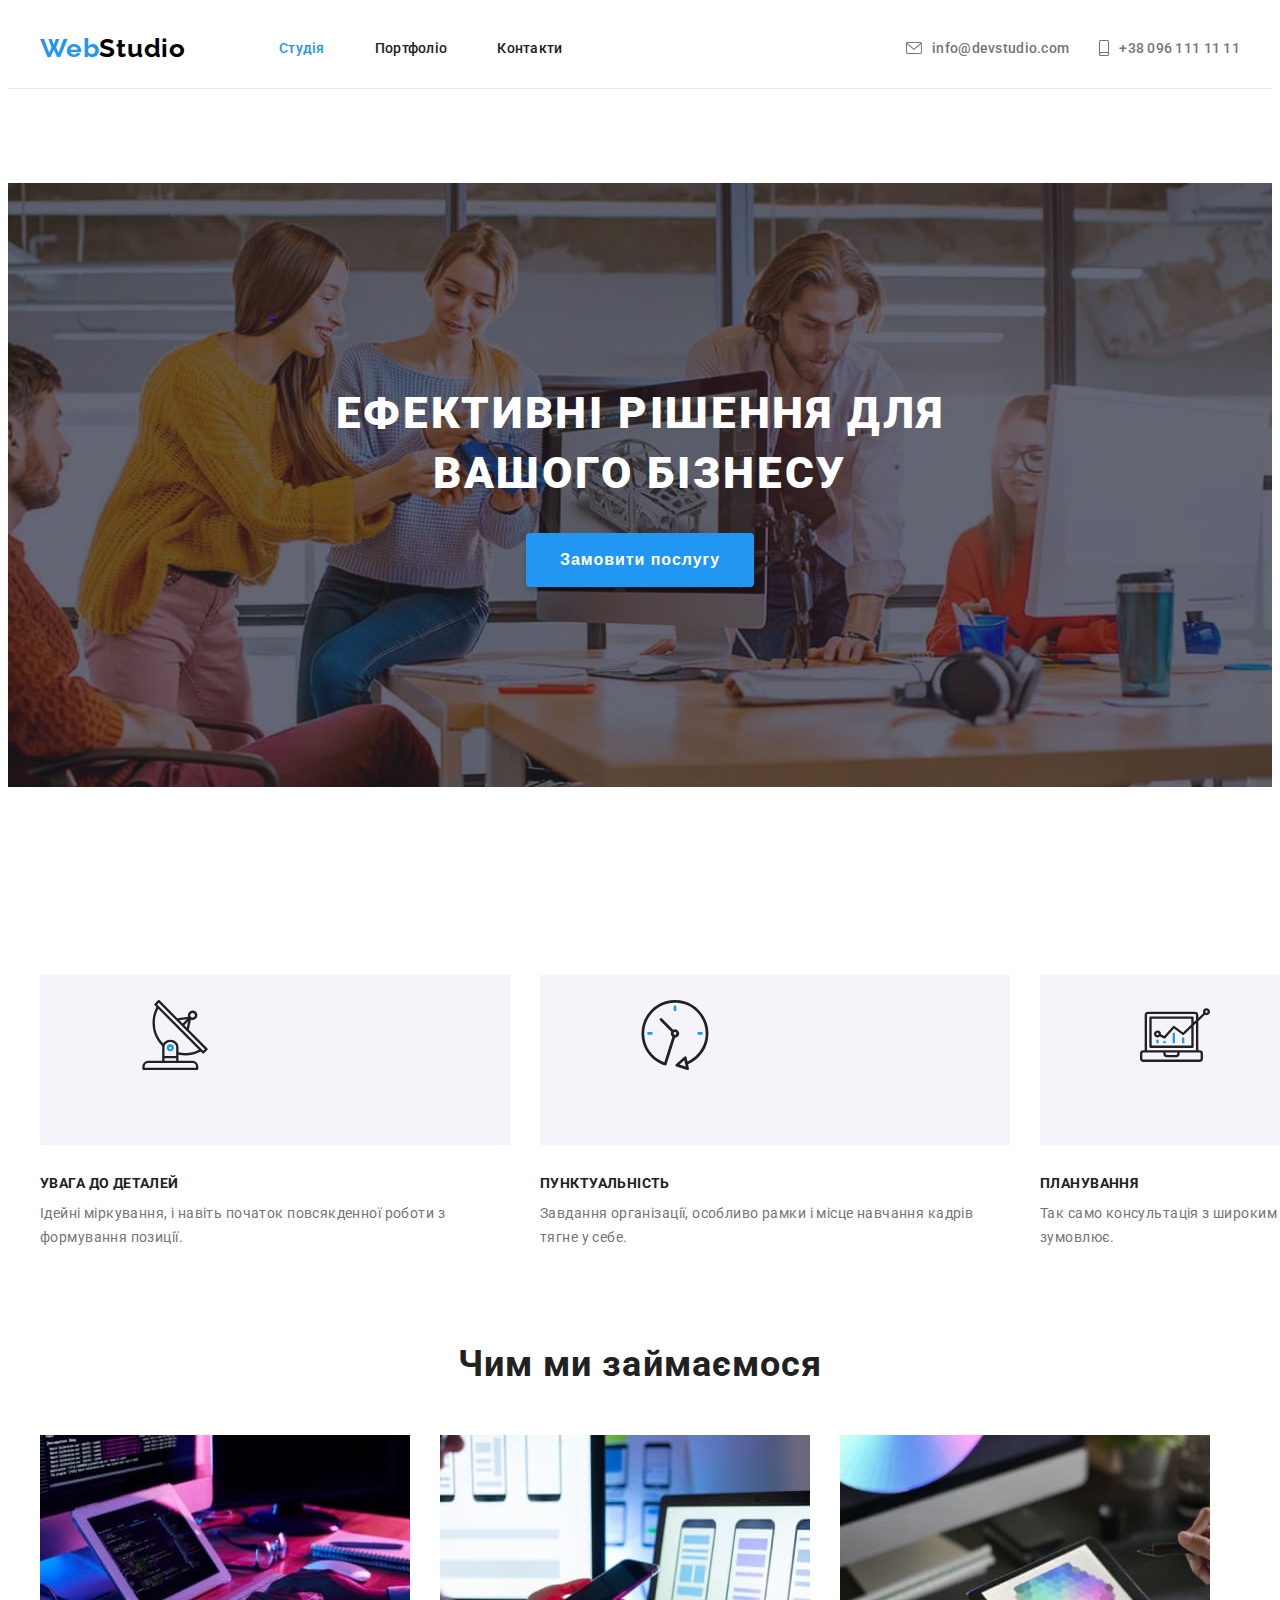
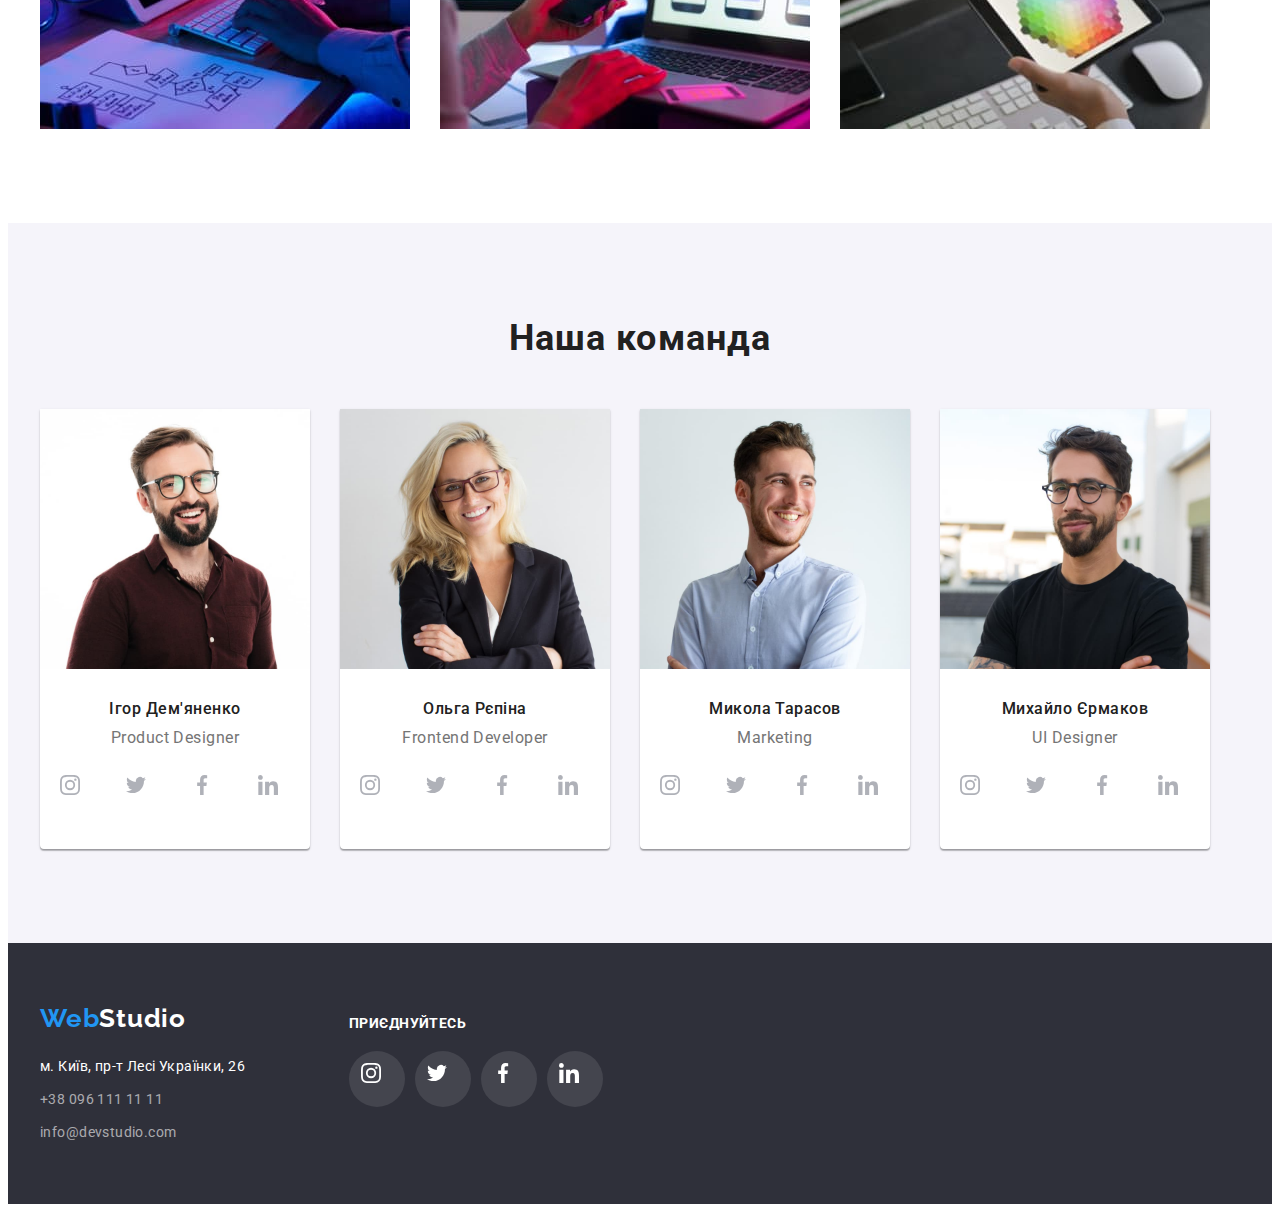
==== commit 4c3f32a1: "add hero in index.html" ====
--- a/index.html
+++ b/index.html
@@ -66,9 +66,11 @@
     </header>
     <main>
       <section class="hero section">
-        <div class="container">
-          <h1 class="hero-title title">Ефективні рішення для вашого бізнесу</h1>
-          <button type="button" class="hero-btn btn">Замовити послугу</button>
+        <div class="hero-container">
+          <div class="container">
+            <h1 class="hero-title title">Ефективні рішення для вашого бізнесу</h1>
+            <button type="button" class="hero-btn btn">Замовити послугу</button>
+          </div>
         </div>
       </section>
       <section class="benefits section">
--- a/css/styles.css
+++ b/css/styles.css
@@ -170,11 +170,23 @@
 
 /* hero */
 
-.hero.section {
+.hero-container {
+  max-width: 1600px;
+  margin-left: auto;
+  margin-right: auto;
   padding-top: 200px;
   padding-bottom: 200px;
 
   background-color: var(--bgc-hero);
+  background-image: linear-gradient(
+    to right,
+    rgba(47, 48, 58, 0.4),
+    rgba(47, 48, 58, 0.4)
+  ),
+  url(../images/hero-bg-image.jpg);
+  background-repeat: no-repeat;
+  background-position: center;
+  background-size: cover;  
 
   text-align: center;
 }
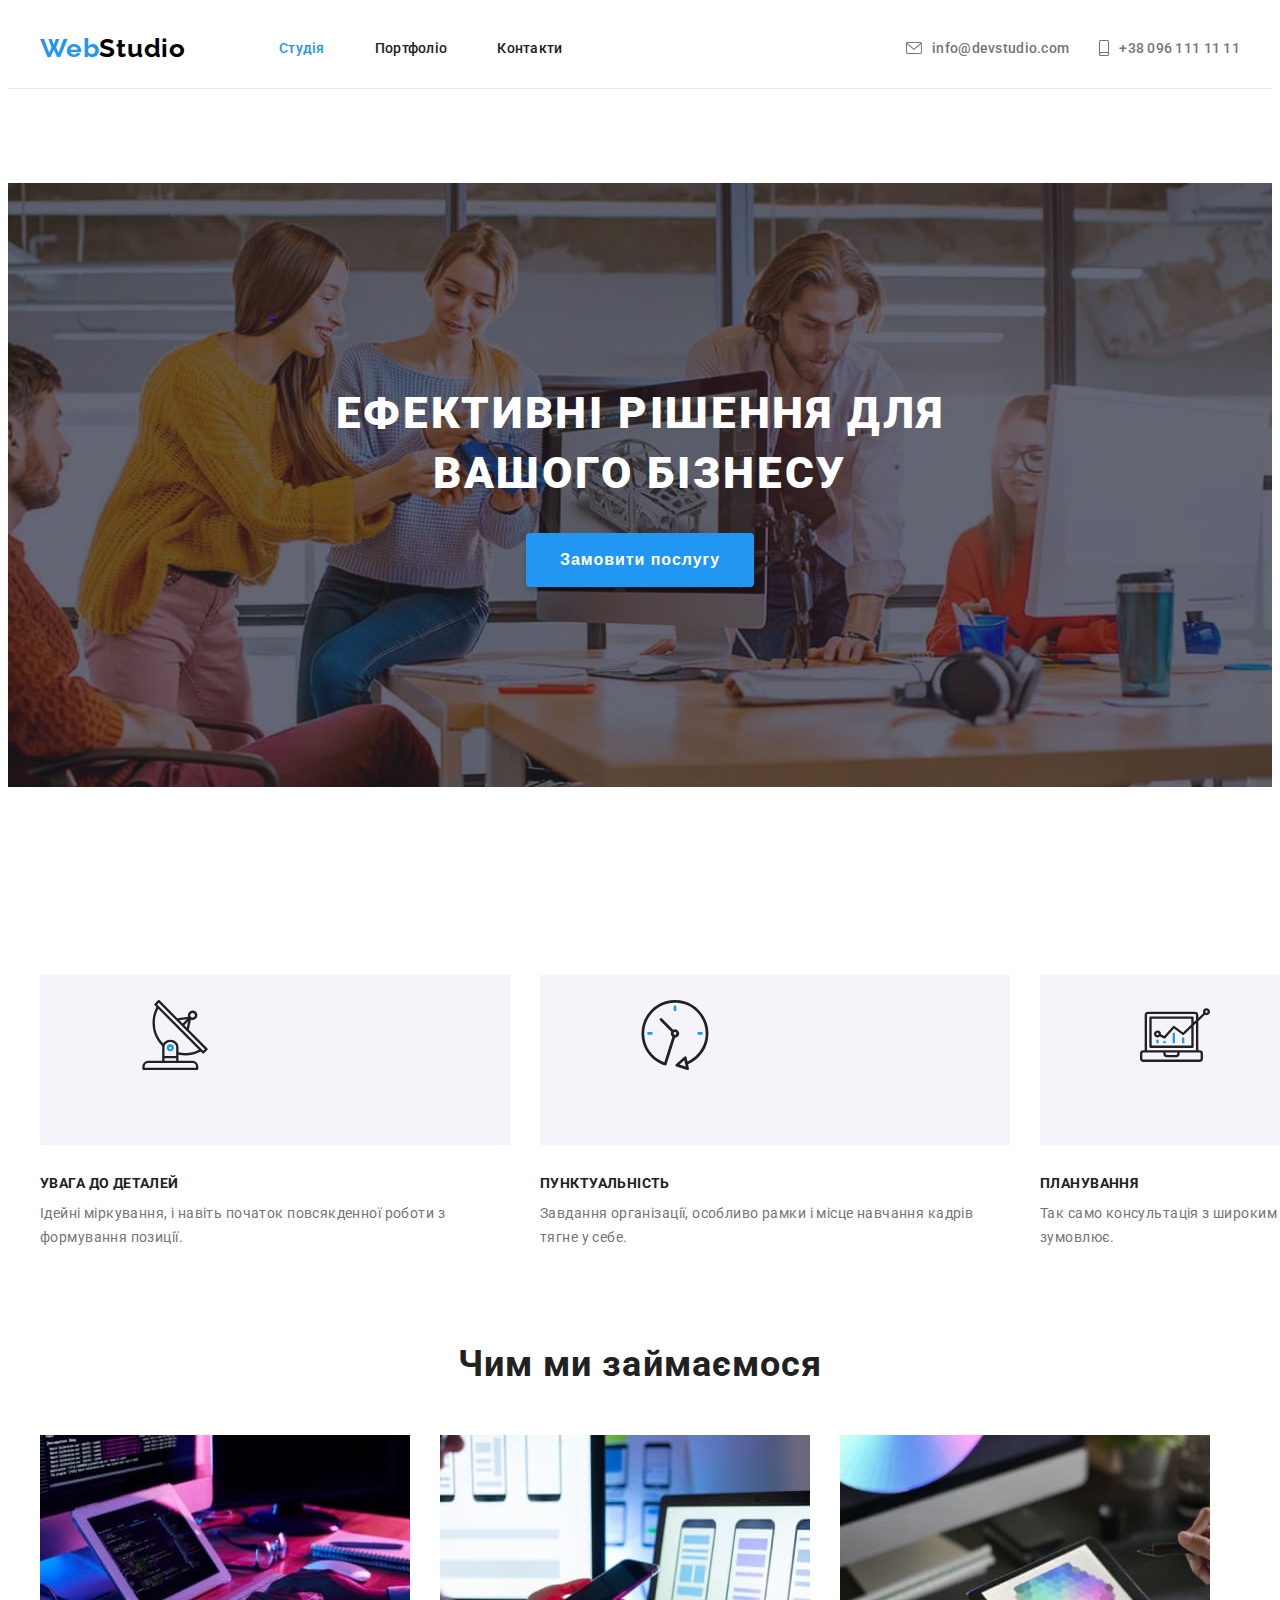
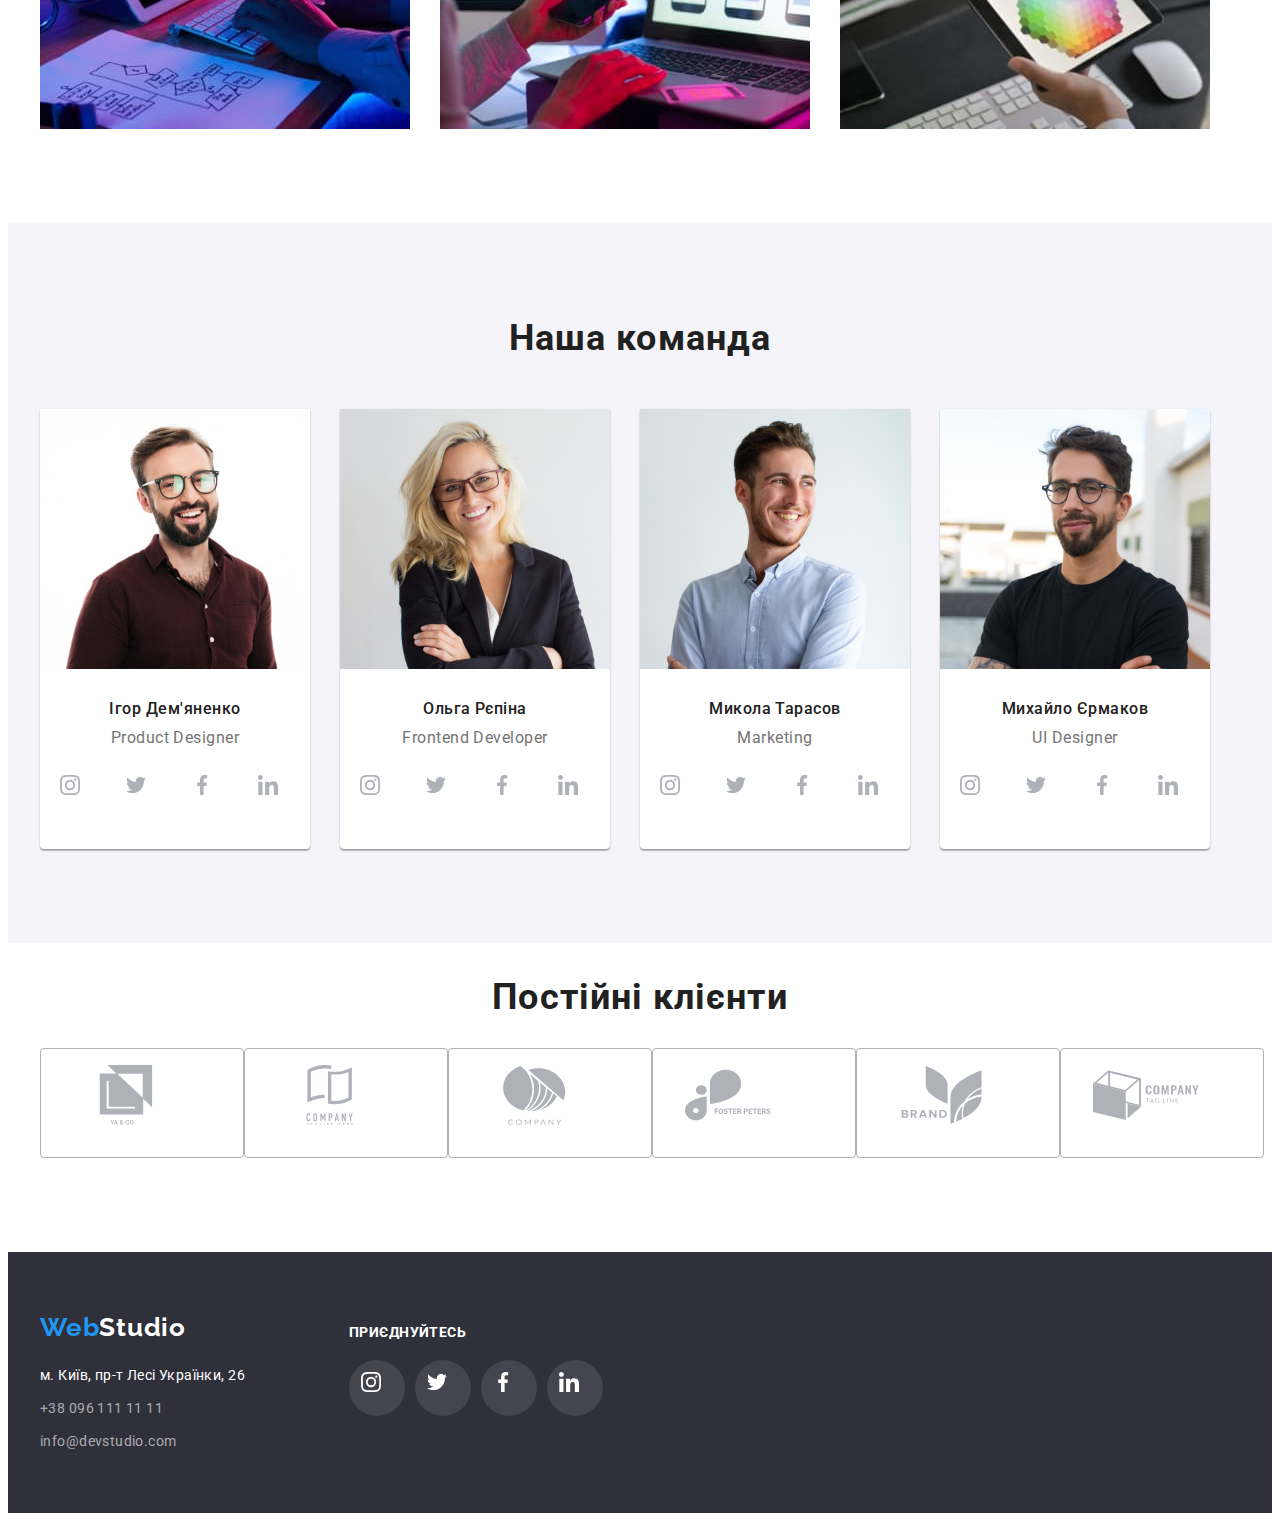
==== commit b2b98075: "all-in" ====
--- a/index.html
+++ b/index.html
@@ -309,6 +309,49 @@
                   </li>
                 </ul>
               </div>
+            </li>
+          </ul>
+        </div>
+      </section>
+      <section class="clients section">
+        <div class="container">
+          <h2 class="clients-title title">Постійні клієнти</h2>
+          <ul class="clients-list list">
+            <li>
+              <a href="" class="clients-link link"
+                ><svg class="clients-icon" width="106" height="60">
+                  <use href="./images/icons.svg#icon-client-1"></use></svg
+              ></a>
+            </li>
+            <li>
+              <a href="" class="clients-link link"
+                ><svg class="clients-icon" width="106" height="60">
+                  <use href="./images/icons.svg#icon-client-2"></use></svg
+              ></a>
+            </li>
+            <li>
+              <a href="" class="clients-link link"
+                ><svg class="clients-icon" width="106" height="60">
+                  <use href="./images/icons.svg#icon-client-3"></use></svg
+              ></a>
+            </li>
+            <li>
+              <a href="" class="clients-link link"
+                ><svg class="clients-icon" width="106" height="60">
+                  <use href="./images/icons.svg#icon-client-4"></use></svg
+              ></a>
+            </li>
+            <li>
+              <a href="" class="clients-link link"
+                ><svg class="clients-icon" width="106" height="60">
+                  <use href="./images/icons.svg#icon-client-5"></use></svg
+              ></a>
+            </li>
+            <li>
+              <a href="" class="clients-link link"
+                ><svg class="clients-icon" width="106" height="60">
+                  <use href="./images/icons.svg#icon-client-6"></use></svg
+              ></a>
             </li>
           </ul>
         </div>
--- a/css/styles.css
+++ b/css/styles.css
@@ -1,16 +1,16 @@
 :root {
   --bgc-main: #ffffff;
   --bgc-second: #f5f4fa;
-  --bgc-hero: #2F303A;
+  --bgc-hero: #2f303a;
   --text-color-main: #757575;
   --text-color-second: #212121;
   --text-color-hero: #ffffff;
-  --accent-color: #2196F3;
-  --hero-hover-color: #188CE8;
+  --accent-color: #2196f3;
+  --hero-hover-color: #188ce8;
 }
 
 body {
-  font-family: 'Roboto', sans-serif;
+  font-family: "Roboto", sans-serif;
 }
 
 .section {
@@ -71,7 +71,6 @@
   font-style: normal;
 }
 
-
 /* INDEX */
 /* header */
 
@@ -88,7 +87,7 @@
   display: block;
   margin-right: 93px;
 
-  font-family: 'Raleway';
+  font-family: "Raleway";
   font-weight: 700;
   font-size: 26px;
   line-height: calc(31 / 26);
@@ -178,15 +177,11 @@
   padding-bottom: 200px;
 
   background-color: var(--bgc-hero);
-  background-image: linear-gradient(
-    to right,
-    rgba(47, 48, 58, 0.4),
-    rgba(47, 48, 58, 0.4)
-  ),
-  url(../images/hero-bg-image.jpg);
+  background-image: linear-gradient(to right, rgba(47, 48, 58, 0.4), rgba(47, 48, 58, 0.4)),
+    url(../images/hero-bg-image.jpg);
   background-repeat: no-repeat;
   background-position: center;
-  background-size: cover;  
+  background-size: cover;
 
   text-align: center;
 }
@@ -288,7 +283,7 @@
 
 .about-list {
   margin-bottom: 0;
-  
+
   display: flex;
 }
 
@@ -322,16 +317,13 @@
   display: flex;
 }
 
-.webteam-item  {
+.webteam-item {
   background-color: var(--bgc-main);
 
-  box-shadow: 0px 1px 3px rgba(0, 0, 0, 0.12),
-              0px 1px 1px rgba(0, 0, 0, 0.14),
-              0px 2px 1px rgba(0, 0, 0, 0.2);
-              /* border-radius: 0px 0px 4px 4px; */
-              border-bottom-left-radius: 4px;
-              border-bottom-right-radius: 4px;
-
+  box-shadow: 0px 1px 3px rgba(0, 0, 0, 0.12), 0px 1px 1px rgba(0, 0, 0, 0.14), 0px 2px 1px rgba(0, 0, 0, 0.2);
+  /* border-radius: 0px 0px 4px 4px; */
+  border-bottom-left-radius: 4px;
+  border-bottom-right-radius: 4px;
 }
 
 .webteam-item + .webteam-item {
@@ -399,6 +391,46 @@
   fill: currentColor;
 }
 
+/* clients */
+
+.clients {
+  padding-top: 33px;
+}
+
+.clients-title {
+  font-size: 36px;
+  line-height: calc(42 / 36);
+  text-align: center;
+  letter-spacing: 0.03em;
+}
+
+.clients-list {
+  margin-bottom: 0;
+  display: flex;
+  justify-content: space-between;
+}
+
+.clients-link {
+  display: block;
+  width: 170px;
+  height: 92px;
+  border: 1px solid #afb1b8;
+  color: #afb1b8;
+  border-radius: 4px;
+  padding-top: 16px;
+  padding-left: 32px;
+}
+
+.clients-icon {
+  fill: currentColor;
+}
+
+.clients-link:hover,
+.clients-link:focus {
+  color: var(--accent-color);
+  border-color: var(--accent-color);
+}
+
 /* footer */
 
 .footer {
@@ -436,7 +468,7 @@
 }
 
 .cont-link {
-  color: rgba(255, 255, 255, .6);
+  color: rgba(255, 255, 255, 0.6);
 }
 
 .address-list .link:hover,
@@ -444,7 +476,7 @@
   color: var(--accent-color);
 }
 
-.footer-social-container{
+.footer-social-container {
   margin-left: 70px;
   padding-top: 12px;
 }
@@ -478,7 +510,7 @@
   padding-left: 12px;
 
   border-radius: 50%;
-  background-color: rgba(255, 255, 255, .1);
+  background-color: rgba(255, 255, 255, 0.1);
   color: var(--text-color-hero);
 }
 
@@ -503,7 +535,7 @@
   justify-content: center;
 }
 
-.filter-btn-item + .filter-btn-item{
+.filter-btn-item + .filter-btn-item {
   margin-left: 8px;
 }
 
@@ -533,6 +565,8 @@
 .filter-btn:focus {
   background-color: var(--accent-color);
   color: var(--text-color-hero);
+
+  box-shadow: 0px 3px 1px rgba(0, 0, 0, 0.1), 0px 1px 2px rgba(0, 0, 0, 0.08), 0px 2px 2px rgba(0, 0, 0, 0.12);
 }
 
 /* preview */
@@ -545,7 +579,11 @@
   gap: 30px;
 }
 
-.preview-image{
+.preview-link {
+  display: block;
+}
+
+.preview-image {
   display: block;
   /* max-width: 100%;
   height: auto; */
@@ -557,14 +595,14 @@
   padding-bottom: 20px;
   padding-right: 24px;
 
-  border-right: 1px solid #EEEEEE;
-  border-bottom: 1px solid #EEEEEE;
-  border-left: 1px solid #EEEEEE;
-}
-
-.preview-caption:hover, 
-.preview-caption:focus {
-  background-color: rgba(33, 150, 243, .3);
+  border-right: 1px solid #eeeeee;
+  border-bottom: 1px solid #eeeeee;
+  border-left: 1px solid #eeeeee;
+}
+
+.preview-link:hover,
+.preview-link:focus {
+  box-shadow: 0px 1px 1px rgba(0, 0, 0, 0.12), 0px 4px 4px rgba(0, 0, 0, 0.06), 1px 4px 6px rgba(0, 0, 0, 0.16);
 }
 
 .preview-title {
@@ -575,7 +613,7 @@
   letter-spacing: 0.06em;
 }
 
-.preview-category{
+.preview-category {
   margin-bottom: 0;
 
   font-size: 16px;
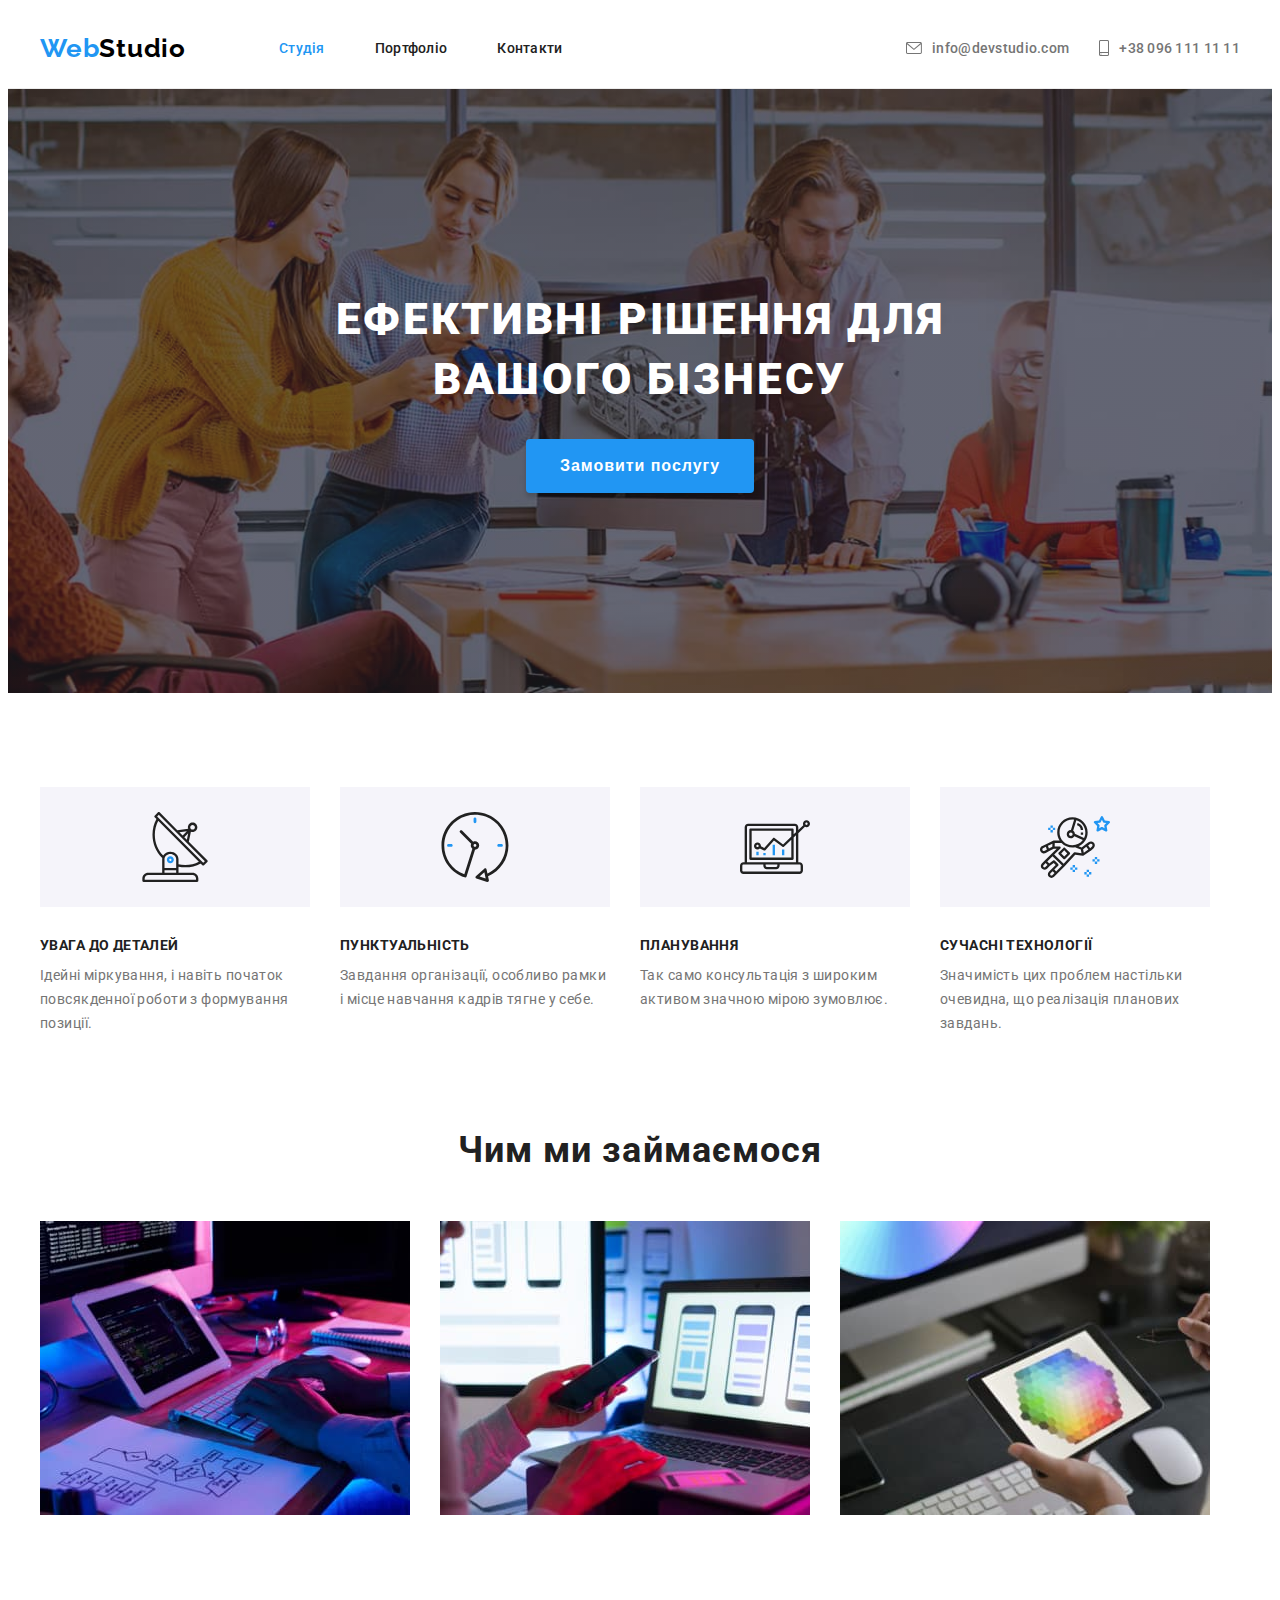
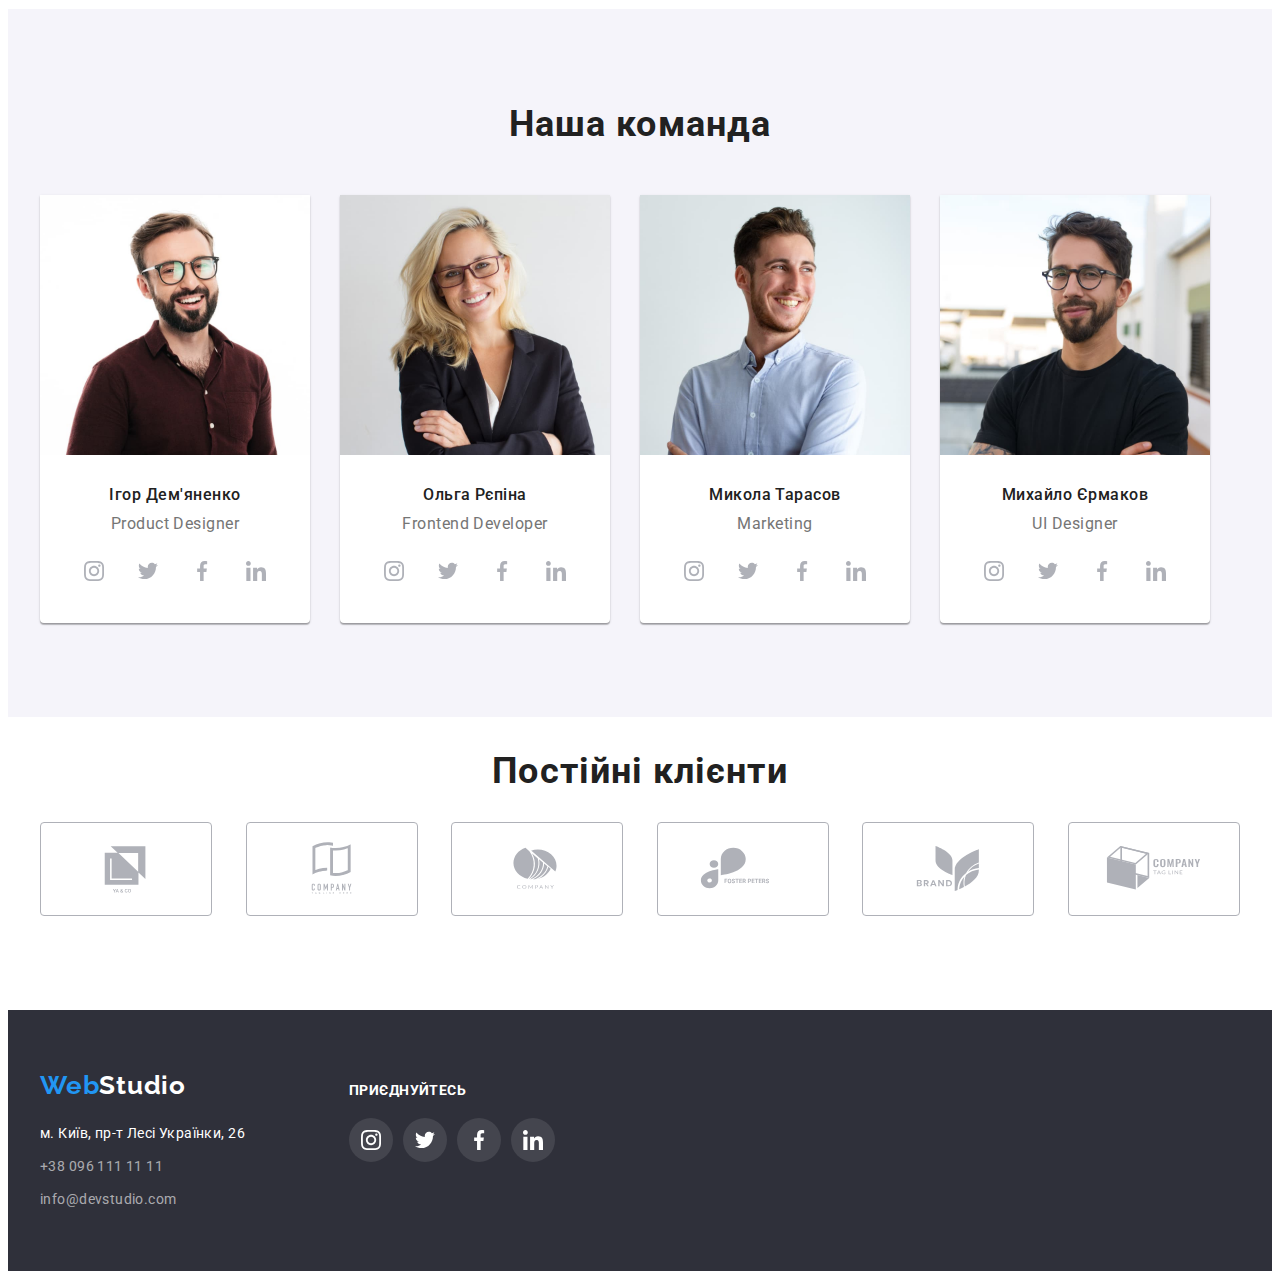
==== commit 8c65a246: "correction" ====
--- a/index.html
+++ b/index.html
@@ -65,12 +65,10 @@
       </div>
     </header>
     <main>
-      <section class="hero section">
-        <div class="hero-container">
-          <div class="container">
-            <h1 class="hero-title title">Ефективні рішення для вашого бізнесу</h1>
-            <button type="button" class="hero-btn btn">Замовити послугу</button>
-          </div>
+      <section class="hero">
+        <div class="container">
+          <h1 class="hero-title title">Ефективні рішення для вашого бізнесу</h1>
+          <button type="button" class="hero-btn btn">Замовити послугу</button>
         </div>
       </section>
       <section class="benefits section">
--- a/css/styles.css
+++ b/css/styles.css
@@ -169,14 +169,14 @@
 
 /* hero */
 
-.hero-container {
+.hero {
   max-width: 1600px;
   margin-left: auto;
   margin-right: auto;
   padding-top: 200px;
   padding-bottom: 200px;
 
-  background-color: var(--bgc-hero);
+  background-color: #c4c4c4;
   background-image: linear-gradient(to right, rgba(47, 48, 58, 0.4), rgba(47, 48, 58, 0.4)),
     url(../images/hero-bg-image.jpg);
   background-repeat: no-repeat;
@@ -244,7 +244,9 @@
   width: 270px;
   height: 120px;
   margin-bottom: 30px;
-  padding: 25px 100px;
+  display: flex;
+  justify-content: center;
+  align-items: center;
 
   background-color: var(--bgc-second);
 }
@@ -368,11 +370,11 @@
 }
 
 .webteam-social-link {
-  display: block;
+  display: flex;
+  justify-content: center;
+  align-items: center;
   width: 44px;
   height: 44px;
-  padding-top: 12px;
-  padding-left: 12px;
 
   border-radius: 50%;
 
@@ -386,8 +388,6 @@
 }
 
 .webteam-social-icon {
-  display: block;
-
   fill: currentColor;
 }
 
@@ -411,14 +411,15 @@
 }
 
 .clients-link {
-  display: block;
+  display: flex;
+  justify-content: center;
+  align-items: center;
   width: 170px;
   height: 92px;
   border: 1px solid #afb1b8;
   color: #afb1b8;
   border-radius: 4px;
-  padding-top: 16px;
-  padding-left: 32px;
+
 }
 
 .clients-icon {
@@ -503,11 +504,11 @@
 }
 
 .footer-social-link {
-  display: block;
+  display: flex;
+  justify-content: center;
+  align-items: center;
   width: 44px;
   height: 44px;
-  padding-top: 12px;
-  padding-left: 12px;
 
   border-radius: 50%;
   background-color: rgba(255, 255, 255, 0.1);
@@ -520,8 +521,6 @@
 }
 
 .footer-social-icon {
-  display: block;
-
   fill: currentColor;
 }
 
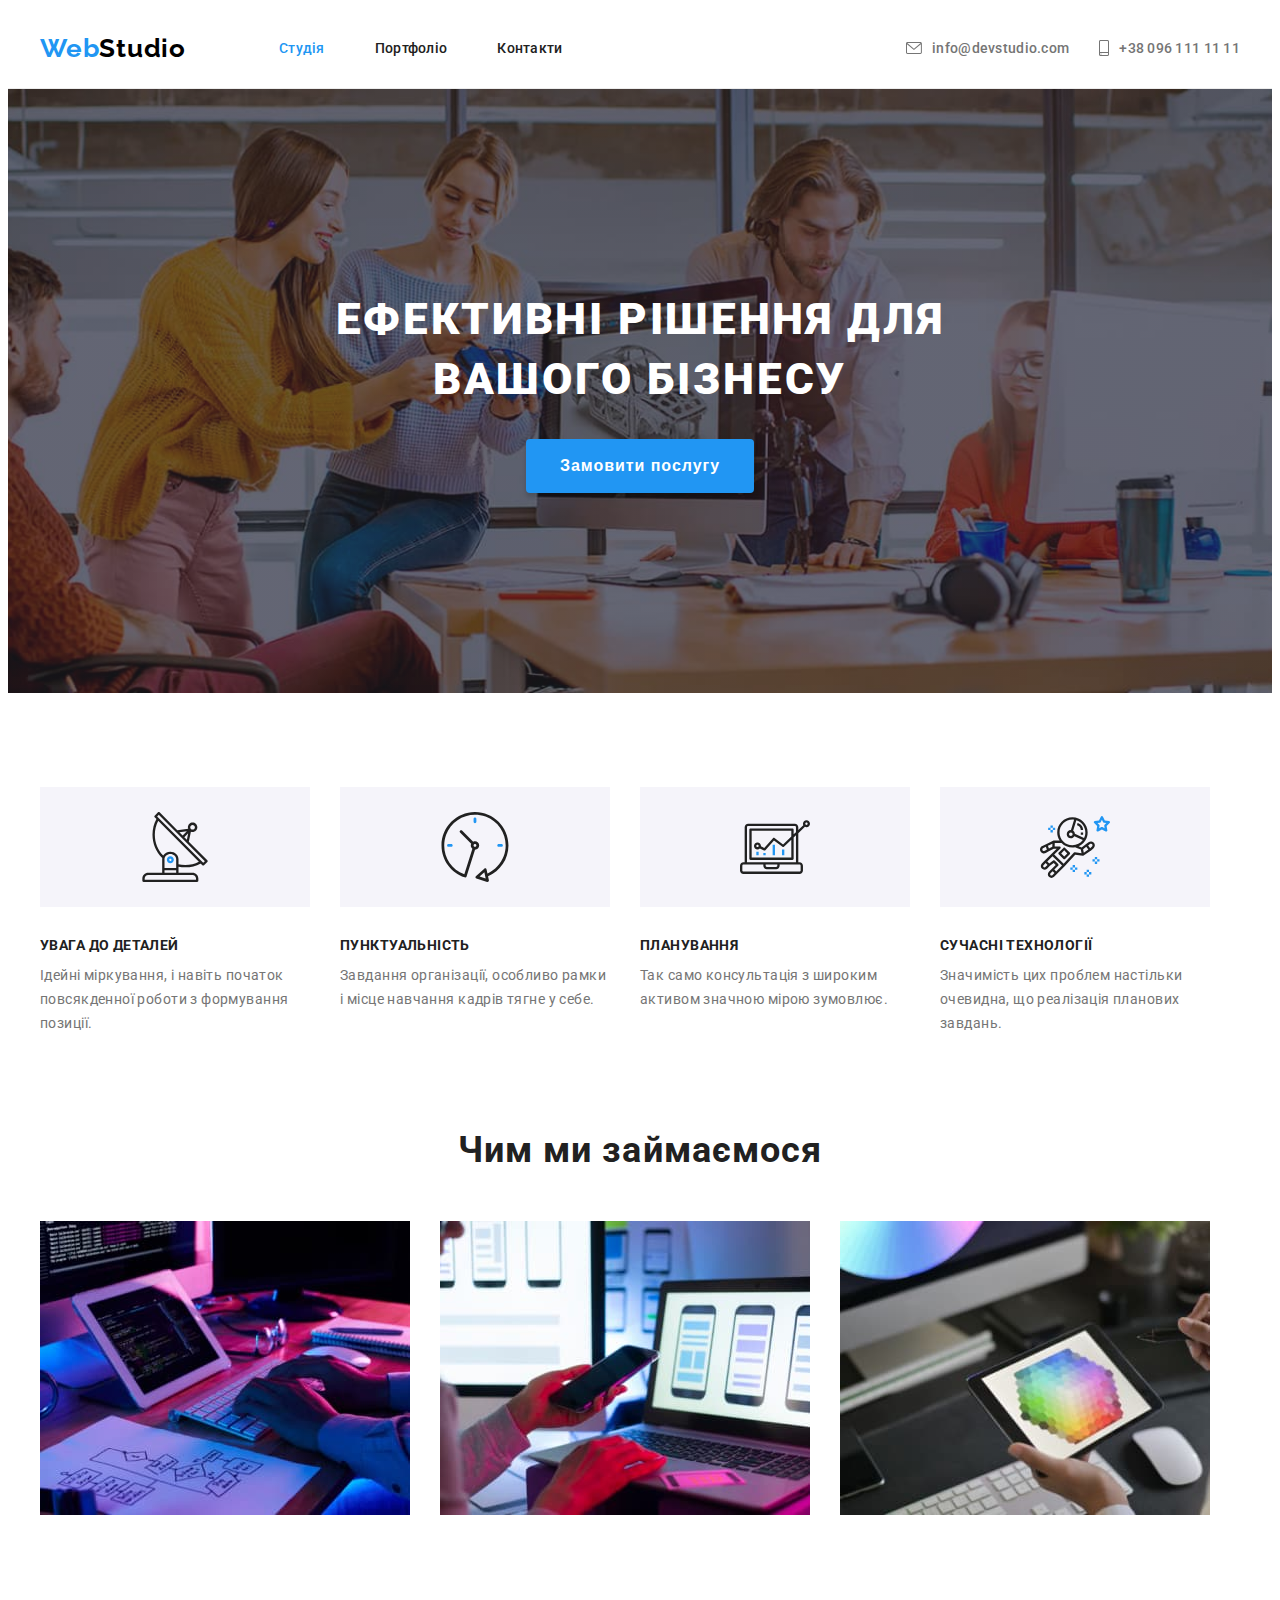
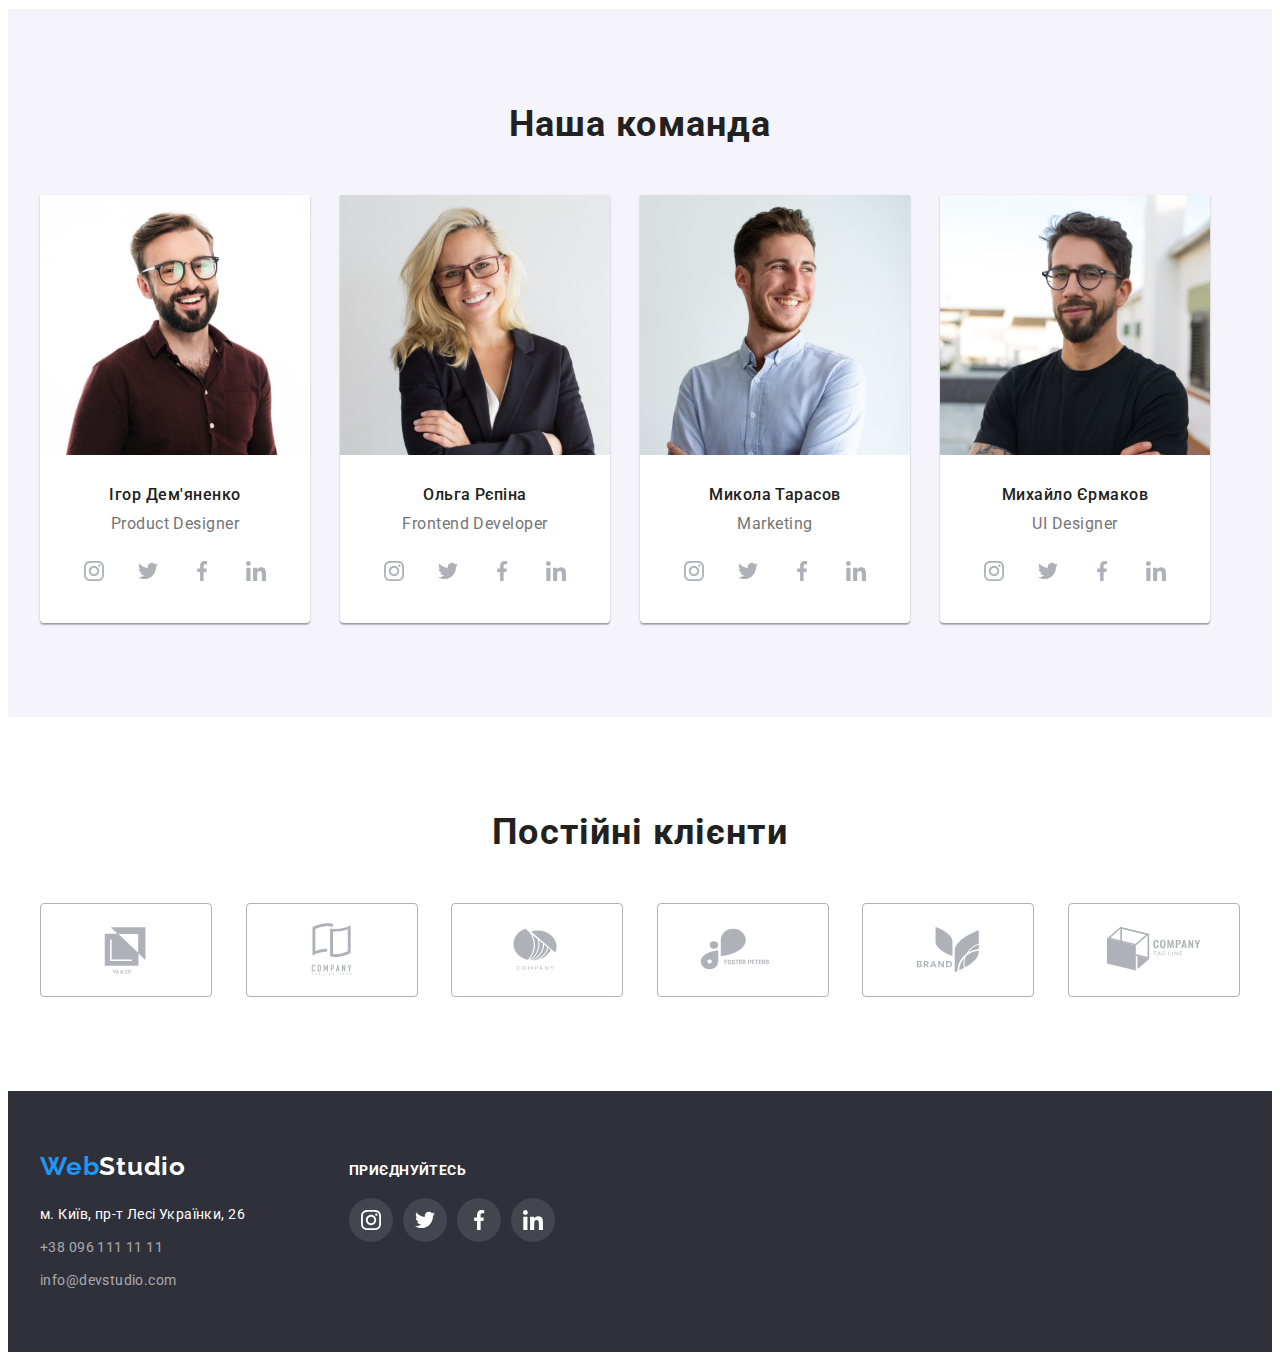
==== commit 64eed64d: "correction-2" ====
--- a/index.html
+++ b/index.html
@@ -311,7 +311,7 @@
           </ul>
         </div>
       </section>
-      <section class="clients section">
+      <section class="section">
         <div class="container">
           <h2 class="clients-title title">Постійні клієнти</h2>
           <ul class="clients-list list">
--- a/css/styles.css
+++ b/css/styles.css
@@ -398,6 +398,7 @@
 }
 
 .clients-title {
+  margin-bottom: 50px;
   font-size: 36px;
   line-height: calc(42 / 36);
   text-align: center;
@@ -443,6 +444,7 @@
 
 .footer-pos {
   display: flex;
+  align-items: baseline;
 }
 
 .footer .logo {
@@ -479,7 +481,6 @@
 
 .footer-social-container {
   margin-left: 70px;
-  padding-top: 12px;
 }
 
 .footer-social-text {
